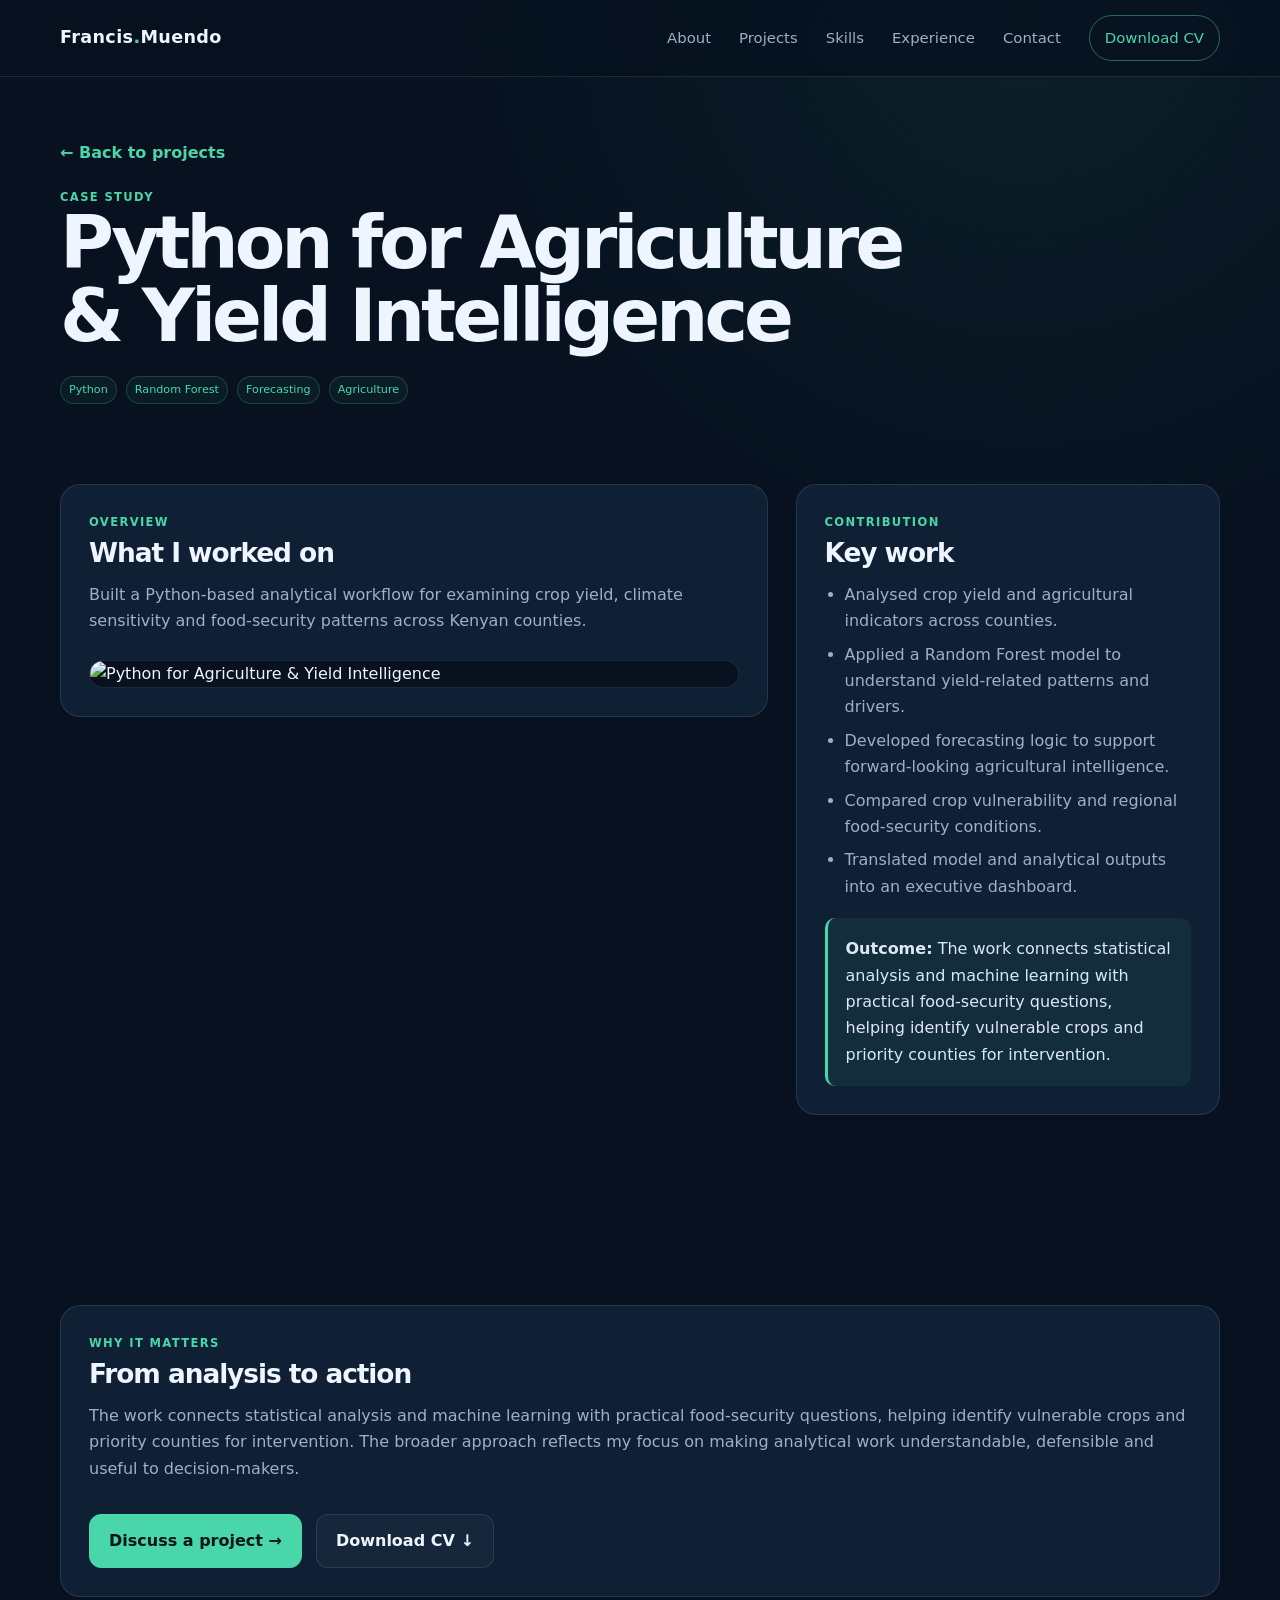
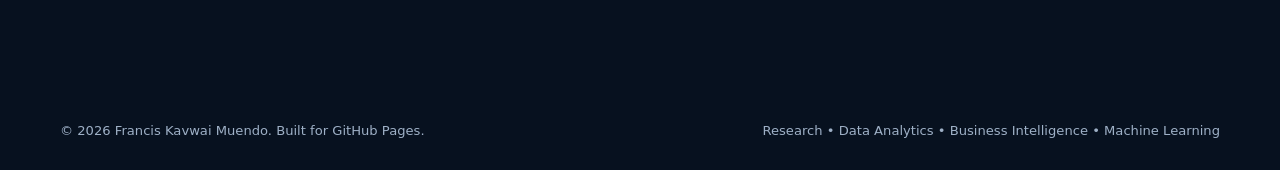
==== agriculture-yield-intelligence.html @ c0202bcc "Add files via upload" ====
<!DOCTYPE html>
<html lang="en">
<head>
<meta charset="UTF-8"><meta name="viewport" content="width=device-width, initial-scale=1.0">
<meta name="description" content="A Kenya-focused crop and food-security analytics solution combining yield analysis, Random Forest modelling and forecasting.">
<title>Python for Agriculture & Yield Intelligence | Francis Muendo</title>
<link rel="stylesheet" href="../style.css">
</head>
<body>

<nav class="nav">
  <div class="container nav-inner">
    <a class="logo" href="../index.html">Francis<span>.</span>Muendo</a>
    <button class="menu-btn" aria-label="Open navigation" aria-expanded="false">☰</button>
    <div class="nav-links">
      <a href="../index.html#about">About</a>
      <a href="../index.html#projects">Projects</a>
      <a href="../index.html#skills">Skills</a>
      <a href="../index.html#experience">Experience</a>
      <a href="../index.html#contact">Contact</a>
      <a class="nav-cta" href="../Francis-Muendo-CV.pdf">Download CV</a>
    </div>
  </div>
</nav>

<main>
<section class="project-hero">
 <div class="container">
  <a class="back" href="../index.html#projects">← Back to projects</a>
  <div class="kicker">Case study</div>
  <h1>Python for Agriculture & Yield Intelligence</h1>
  <div class="project-meta"><span class="tag">Python</span><span class="tag">Random Forest</span><span class="tag">Forecasting</span><span class="tag">Agriculture</span></div>
 </div>
</section>
<section style="padding-top:15px">
 <div class="container detail-grid">
  <article class="detail-card reveal">
   <div class="kicker">Overview</div><h2>What I worked on</h2>
   <p>Built a Python-based analytical workflow for examining crop yield, climate sensitivity and food-security patterns across Kenyan counties.</p>
   <div class="case-image"><img src="../assets/images/agri.png" alt="Python for Agriculture & Yield Intelligence"></div>
  </article>
  <aside class="detail-card reveal">
   <div class="kicker">Contribution</div><h2>Key work</h2>
   <ul><li>Analysed crop yield and agricultural indicators across counties.</li><li>Applied a Random Forest model to understand yield-related patterns and drivers.</li><li>Developed forecasting logic to support forward-looking agricultural intelligence.</li><li>Compared crop vulnerability and regional food-security conditions.</li><li>Translated model and analytical outputs into an executive dashboard.</li></ul>
   <div class="callout"><strong>Outcome:</strong> The work connects statistical analysis and machine learning with practical food-security questions, helping identify vulnerable crops and priority counties for intervention.</div>
  </aside>
 </div>
</section>
<section>
 <div class="container">
  <div class="detail-card reveal">
   <div class="kicker">Why it matters</div>
   <h2>From analysis to action</h2>
   <p>The work connects statistical analysis and machine learning with practical food-security questions, helping identify vulnerable crops and priority counties for intervention. The broader approach reflects my focus on making analytical work understandable, defensible and useful to decision-makers.</p>
   <div class="actions"><a class="btn btn-primary" href="../index.html#contact">Discuss a project →</a><a class="btn btn-secondary" href="../Francis-Muendo-CV.pdf" download>Download CV ↓</a></div>
  </div>
 </div>
</section>
</main>

<footer>
  <div class="container footer-inner">
    <p>© <span data-year></span> Francis Kavwai Muendo. Built for GitHub Pages.</p>
    <p>Research • Data Analytics • Business Intelligence • Machine Learning</p>
  </div>
</footer>

<script src="../script.js"></script>
</body>
</html>
---- style.css ----
:root{
  --bg:#07111f;
  --bg-2:#0b1728;
  --surface:#0f2035;
  --surface-2:#132942;
  --text:#eef5ff;
  --muted:#9eb0c6;
  --line:rgba(255,255,255,.10);
  --accent:#49d6a8;
  --accent-2:#62a8ff;
  --gold:#f6c85f;
  --danger:#ff7b7b;
  --shadow:0 20px 60px rgba(0,0,0,.28);
  --radius:20px;
  --max:1160px;
}
*{box-sizing:border-box;margin:0;padding:0}
html{scroll-behavior:smooth}
body{
  font-family:Inter,ui-sans-serif,system-ui,-apple-system,BlinkMacSystemFont,"Segoe UI",sans-serif;
  background:radial-gradient(circle at 80% 0%,rgba(73,214,168,.08),transparent 28%),var(--bg);
  color:var(--text);line-height:1.65;
}
a{color:inherit;text-decoration:none}
img{max-width:100%;display:block}
.container{width:min(var(--max),92%);margin:auto}
.nav{
  position:fixed;top:0;left:0;right:0;z-index:100;
  background:rgba(7,17,31,.78);backdrop-filter:blur(16px);
  border-bottom:1px solid var(--line);
}
.nav-inner{height:76px;display:flex;align-items:center;justify-content:space-between}
.logo{font-weight:800;letter-spacing:.02em;font-size:1.1rem}
.logo span{color:var(--accent)}
.nav-links{display:flex;gap:28px;align-items:center}
.nav-links a{color:var(--muted);font-size:.93rem;transition:.25s}
.nav-links a:hover,.nav-links a.active{color:var(--text)}
.nav-cta{padding:10px 15px;border:1px solid rgba(73,214,168,.45);border-radius:999px;color:var(--accent)!important}
.menu-btn{display:none;background:none;border:0;color:var(--text);font-size:1.6rem}
.hero{padding:150px 0 95px;min-height:92vh;display:flex;align-items:center}
.hero-grid{display:grid;grid-template-columns:1.25fr .75fr;gap:70px;align-items:center}
.eyebrow{display:inline-flex;gap:9px;align-items:center;color:var(--accent);font-weight:700;text-transform:uppercase;letter-spacing:.13em;font-size:.76rem;margin-bottom:18px}
.dot{width:8px;height:8px;background:var(--accent);border-radius:50%;box-shadow:0 0 0 6px rgba(73,214,168,.1)}
h1{font-size:clamp(3rem,7vw,5.7rem);line-height:.98;letter-spacing:-.055em;margin-bottom:24px}
h1 .accent{color:var(--accent)}
.hero-copy{font-size:1.12rem;color:var(--muted);max-width:690px}
.actions{display:flex;gap:14px;flex-wrap:wrap;margin-top:32px}
.btn{display:inline-flex;align-items:center;justify-content:center;gap:9px;padding:13px 19px;border-radius:12px;font-weight:750;border:1px solid var(--line);transition:.25s;cursor:pointer}
.btn:hover{transform:translateY(-2px)}
.btn-primary{background:var(--accent);color:#06151a;border-color:var(--accent)}
.btn-secondary{background:rgba(255,255,255,.03)}
.hero-card{
  background:linear-gradient(145deg,rgba(73,214,168,.14),rgba(98,168,255,.06));
  border:1px solid rgba(73,214,168,.22);border-radius:28px;padding:26px;box-shadow:var(--shadow);
  animation:float 6s ease-in-out infinite;
}

.profile-photo{overflow:hidden}
.profile-photo img{width:100%;height:100%;object-fit:cover;object-position:center 18%;position:relative;z-index:2}
.profile-orbit{height:330px;border-radius:22px;background:radial-gradient(circle,rgba(73,214,168,.20),transparent 38%),linear-gradient(145deg,#0f2941,#091525);display:grid;place-items:center;position:relative;overflow:hidden}
.profile-orbit:before,.profile-orbit:after{content:"";position:absolute;border:1px solid rgba(73,214,168,.2);border-radius:50%}
.profile-orbit:before{width:270px;height:270px}
.profile-orbit:after{width:190px;height:190px}
.initials{width:105px;height:105px;border-radius:50%;display:grid;place-items:center;background:var(--accent);color:#07111f;font-size:2rem;font-weight:900;z-index:2}
.metric-strip{display:grid;grid-template-columns:repeat(3,1fr);gap:10px;margin-top:14px}
.metric{background:rgba(255,255,255,.04);border:1px solid var(--line);border-radius:13px;padding:12px;text-align:center}
.metric strong{display:block;font-size:1.15rem}.metric span{color:var(--muted);font-size:.72rem}
section{padding:95px 0}
.section-head{display:flex;justify-content:space-between;gap:30px;align-items:end;margin-bottom:36px}
.kicker{color:var(--accent);font-weight:800;text-transform:uppercase;letter-spacing:.12em;font-size:.72rem}
h2{font-size:clamp(2rem,4vw,3.1rem);line-height:1.05;letter-spacing:-.04em;margin-top:7px}
.section-head p{color:var(--muted);max-width:520px}
.project-grid{display:grid;grid-template-columns:repeat(2,1fr);gap:22px}
.project-card{background:var(--surface);border:1px solid var(--line);border-radius:var(--radius);overflow:hidden;transition:.3s}
.project-card:hover{transform:translateY(-6px);border-color:rgba(73,214,168,.35);box-shadow:var(--shadow)}
.project-image{height:245px;background:#0b1728;overflow:hidden}
.project-image img{width:100%;height:100%;object-fit:cover;object-position:center;display:block;transition:.45s}
.project-card:hover .project-image img{transform:scale(1.035)}
.project-body{padding:22px}
.tags{display:flex;gap:7px;flex-wrap:wrap;margin-bottom:13px}
.tag{font-size:.7rem;color:var(--accent);border:1px solid rgba(73,214,168,.22);background:rgba(73,214,168,.06);padding:4px 8px;border-radius:999px}
.project-body h3{font-size:1.25rem;margin-bottom:8px}
.project-body p{color:var(--muted);font-size:.93rem}
.card-link{display:inline-flex;margin-top:17px;color:var(--accent);font-weight:750;font-size:.9rem}
.skills{display:grid;grid-template-columns:repeat(3,1fr);gap:18px}
.skill-card{padding:24px;background:var(--surface);border:1px solid var(--line);border-radius:var(--radius)}
.skill-icon{font-size:1.5rem;margin-bottom:14px}.skill-card h3{margin-bottom:8px}.skill-card p{color:var(--muted);font-size:.9rem}
.skill-list{display:flex;flex-wrap:wrap;gap:8px;margin-top:16px}.skill-list span{background:rgba(255,255,255,.045);border:1px solid var(--line);padding:6px 9px;border-radius:8px;font-size:.76rem;color:#d8e4f2}
.timeline{position:relative;max-width:900px;margin:auto}.timeline:before{content:"";position:absolute;left:12px;top:0;bottom:0;width:1px;background:var(--line)}
.timeline-item{position:relative;padding-left:50px;margin-bottom:36px}.timeline-dot{position:absolute;left:6px;top:8px;width:13px;height:13px;border-radius:50%;background:var(--accent);box-shadow:0 0 0 6px rgba(73,214,168,.09)}
.timeline-item .date{color:var(--accent);font-size:.78rem;font-weight:800}.timeline-item h3{margin:5px 0}.timeline-item h4{color:#cad7e8;font-size:.92rem;font-weight:600}.timeline-item p{color:var(--muted);margin-top:8px}
.about-grid{display:grid;grid-template-columns:.8fr 1.2fr;gap:35px;align-items:start}.about-panel{background:var(--surface);border:1px solid var(--line);border-radius:var(--radius);padding:28px}.about-panel p{color:var(--muted);margin-top:13px}.stats{display:grid;grid-template-columns:repeat(2,1fr);gap:12px;margin-top:22px}.stat{padding:18px;background:rgba(255,255,255,.035);border-radius:13px}.stat strong{font-size:1.55rem}.stat span{display:block;color:var(--muted);font-size:.78rem}
.contact{background:linear-gradient(145deg,rgba(73,214,168,.10),rgba(98,168,255,.06));border-top:1px solid var(--line);border-bottom:1px solid var(--line)}
.contact-grid{display:grid;grid-template-columns:1fr 1fr;gap:28px}.contact-card{padding:30px;background:rgba(7,17,31,.42);border:1px solid var(--line);border-radius:var(--radius)}
.contact-row{display:flex;gap:14px;padding:15px 0;border-bottom:1px solid var(--line)}.contact-row:last-child{border:0}.contact-row strong{min-width:75px}.contact-row span,.contact-row a{color:var(--muted)}
footer{padding:28px 0;color:var(--muted);font-size:.82rem}.footer-inner{display:flex;justify-content:space-between;gap:20px}
.project-hero{padding:140px 0 65px}.project-hero h1{font-size:clamp(2.6rem,6vw,4.6rem);max-width:850px}.project-meta{display:flex;gap:9px;flex-wrap:wrap;margin-top:22px}
.detail-grid{display:grid;grid-template-columns:1.25fr .75fr;gap:28px;align-items:start}.detail-card{background:var(--surface);border:1px solid var(--line);border-radius:var(--radius);padding:28px}.detail-card h2{font-size:1.65rem;margin-bottom:15px}.detail-card p,.detail-card li{color:var(--muted)}.detail-card ul{padding-left:20px;margin-top:10px}.detail-card li{margin:7px 0}.case-image{border-radius:18px;border:1px solid var(--line);overflow:hidden;margin-top:25px;background:#07111f}.case-image img{width:100%;height:auto}
.callout{padding:18px;border-left:3px solid var(--accent);background:rgba(73,214,168,.07);border-radius:10px;margin-top:18px;color:#dce9f5}
.back{display:inline-flex;color:var(--accent);font-weight:700;margin-bottom:22px}
.reveal{opacity:0;transform:translateY(20px);transition:opacity .7s ease,transform .7s ease}.reveal.visible{opacity:1;transform:none}
@keyframes float{0%,100%{transform:translateY(0)}50%{transform:translateY(-7px)}}
@media(max-width:900px){
 .hero-grid,.about-grid,.detail-grid,.contact-grid{grid-template-columns:1fr}
 .hero{padding-top:125px}.hero-card{max-width:600px}
 .skills{grid-template-columns:repeat(2,1fr)}
 .nav-links{display:none;position:absolute;top:76px;left:0;right:0;background:var(--bg-2);padding:18px 4%;border-bottom:1px solid var(--line);flex-direction:column;align-items:flex-start}
 .nav-links.open{display:flex}.menu-btn{display:block}
}
@media(max-width:650px){
 section{padding:70px 0}.project-grid,.skills{grid-template-columns:1fr}
 h1{font-size:3.1rem}.hero{min-height:auto;padding-bottom:65px}.profile-orbit{height:270px}
 .metric-strip{grid-template-columns:1fr 1fr 1fr}.section-head{display:block}.section-head p{margin-top:14px}
 .footer-inner{display:block}.footer-inner p+ p{margin-top:8px}
 .project-image{height:210px}
}

.featured-project{border-color:rgba(73,214,168,.42);box-shadow:0 18px 50px rgba(0,0,0,.18)}
.featured-project .tag:first-child{border-color:rgba(73,214,168,.45);color:#72e4bf}
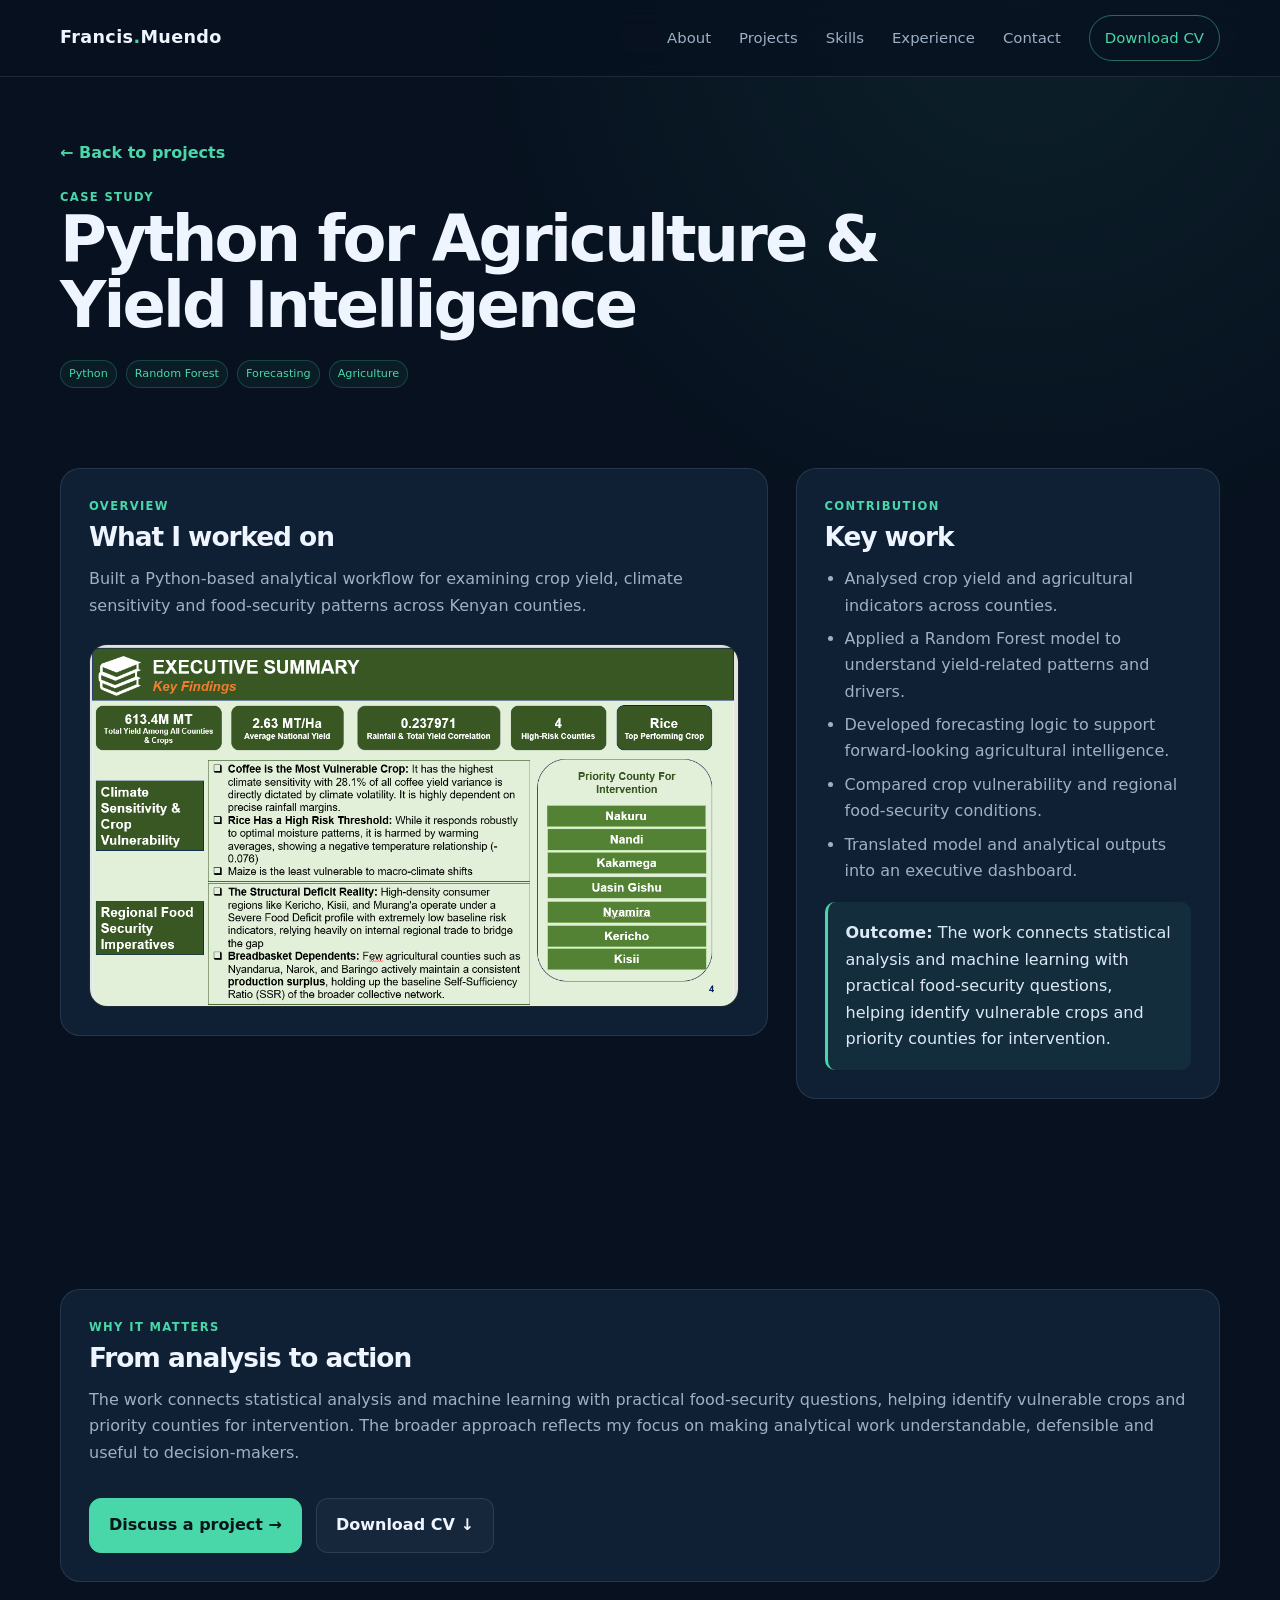
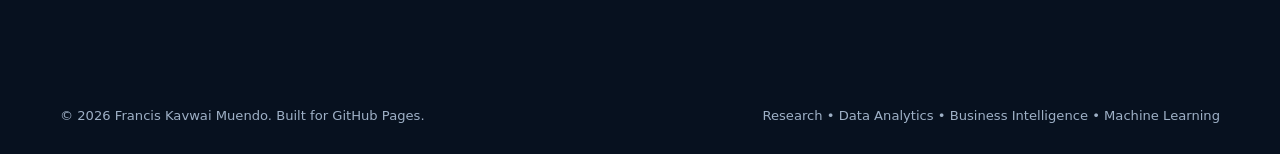
==== commit e226fa5a: "Add files via upload" ====
--- a/agriculture-yield-intelligence.html
+++ b/agriculture-yield-intelligence.html
@@ -4,21 +4,21 @@
 <meta charset="UTF-8"><meta name="viewport" content="width=device-width, initial-scale=1.0">
 <meta name="description" content="A Kenya-focused crop and food-security analytics solution combining yield analysis, Random Forest modelling and forecasting.">
 <title>Python for Agriculture & Yield Intelligence | Francis Muendo</title>
-<link rel="stylesheet" href="../style.css">
+<link rel="stylesheet" href="style.css">
 </head>
 <body>
 
 <nav class="nav">
   <div class="container nav-inner">
-    <a class="logo" href="../index.html">Francis<span>.</span>Muendo</a>
+    <a class="logo" href="index.html">Francis<span>.</span>Muendo</a>
     <button class="menu-btn" aria-label="Open navigation" aria-expanded="false">☰</button>
     <div class="nav-links">
-      <a href="../index.html#about">About</a>
-      <a href="../index.html#projects">Projects</a>
-      <a href="../index.html#skills">Skills</a>
-      <a href="../index.html#experience">Experience</a>
-      <a href="../index.html#contact">Contact</a>
-      <a class="nav-cta" href="../Francis-Muendo-CV.pdf">Download CV</a>
+      <a href="index.html#about">About</a>
+      <a href="index.html#projects">Projects</a>
+      <a href="index.html#skills">Skills</a>
+      <a href="index.html#experience">Experience</a>
+      <a href="index.html#contact">Contact</a>
+      <a class="nav-cta" href="Francis-Muendo-CV.pdf">Download CV</a>
     </div>
   </div>
 </nav>
@@ -26,7 +26,7 @@
 <main>
 <section class="project-hero">
  <div class="container">
-  <a class="back" href="../index.html#projects">← Back to projects</a>
+  <a class="back" href="index.html#projects">← Back to projects</a>
   <div class="kicker">Case study</div>
   <h1>Python for Agriculture & Yield Intelligence</h1>
   <div class="project-meta"><span class="tag">Python</span><span class="tag">Random Forest</span><span class="tag">Forecasting</span><span class="tag">Agriculture</span></div>
@@ -37,7 +37,7 @@
   <article class="detail-card reveal">
    <div class="kicker">Overview</div><h2>What I worked on</h2>
    <p>Built a Python-based analytical workflow for examining crop yield, climate sensitivity and food-security patterns across Kenyan counties.</p>
-   <div class="case-image"><img src="../assets/images/agri.png" alt="Python for Agriculture & Yield Intelligence"></div>
+   <div class="case-image"><img src="agri.png" alt="Python for Agriculture & Yield Intelligence"></div>
   </article>
   <aside class="detail-card reveal">
    <div class="kicker">Contribution</div><h2>Key work</h2>
@@ -52,7 +52,7 @@
    <div class="kicker">Why it matters</div>
    <h2>From analysis to action</h2>
    <p>The work connects statistical analysis and machine learning with practical food-security questions, helping identify vulnerable crops and priority counties for intervention. The broader approach reflects my focus on making analytical work understandable, defensible and useful to decision-makers.</p>
-   <div class="actions"><a class="btn btn-primary" href="../index.html#contact">Discuss a project →</a><a class="btn btn-secondary" href="../Francis-Muendo-CV.pdf" download>Download CV ↓</a></div>
+   <div class="actions"><a class="btn btn-primary" href="index.html#contact">Discuss a project →</a><a class="btn btn-secondary" href="Francis-Muendo-CV.pdf" download>Download CV ↓</a></div>
   </div>
  </div>
 </section>
@@ -65,6 +65,6 @@
   </div>
 </footer>
 
-<script src="../script.js"></script>
+<script src="script.js"></script>
 </body>
 </html>
--- a/style.css
+++ b/style.css
@@ -39,12 +39,12 @@
 .nav-cta{padding:10px 15px;border:1px solid rgba(73,214,168,.45);border-radius:999px;color:var(--accent)!important}
 .menu-btn{display:none;background:none;border:0;color:var(--text);font-size:1.6rem}
 .hero{padding:150px 0 95px;min-height:92vh;display:flex;align-items:center}
-.hero-grid{display:grid;grid-template-columns:1.25fr .75fr;gap:70px;align-items:center}
+.hero-grid{display:grid;grid-template-columns:1.18fr .82fr;gap:58px;align-items:center}
 .eyebrow{display:inline-flex;gap:9px;align-items:center;color:var(--accent);font-weight:700;text-transform:uppercase;letter-spacing:.13em;font-size:.76rem;margin-bottom:18px}
 .dot{width:8px;height:8px;background:var(--accent);border-radius:50%;box-shadow:0 0 0 6px rgba(73,214,168,.1)}
-h1{font-size:clamp(3rem,7vw,5.7rem);line-height:.98;letter-spacing:-.055em;margin-bottom:24px}
+h1{font-size:clamp(2.55rem,5vw,4.35rem);line-height:1.02;letter-spacing:-.045em;margin-bottom:22px;max-width:850px}
 h1 .accent{color:var(--accent)}
-.hero-copy{font-size:1.12rem;color:var(--muted);max-width:690px}
+.hero-copy{font-size:1.02rem;color:var(--muted);max-width:650px;line-height:1.7}
 .actions{display:flex;gap:14px;flex-wrap:wrap;margin-top:32px}
 .btn{display:inline-flex;align-items:center;justify-content:center;gap:9px;padding:13px 19px;border-radius:12px;font-weight:750;border:1px solid var(--line);transition:.25s;cursor:pointer}
 .btn:hover{transform:translateY(-2px)}
@@ -95,7 +95,7 @@
 .contact-grid{display:grid;grid-template-columns:1fr 1fr;gap:28px}.contact-card{padding:30px;background:rgba(7,17,31,.42);border:1px solid var(--line);border-radius:var(--radius)}
 .contact-row{display:flex;gap:14px;padding:15px 0;border-bottom:1px solid var(--line)}.contact-row:last-child{border:0}.contact-row strong{min-width:75px}.contact-row span,.contact-row a{color:var(--muted)}
 footer{padding:28px 0;color:var(--muted);font-size:.82rem}.footer-inner{display:flex;justify-content:space-between;gap:20px}
-.project-hero{padding:140px 0 65px}.project-hero h1{font-size:clamp(2.6rem,6vw,4.6rem);max-width:850px}.project-meta{display:flex;gap:9px;flex-wrap:wrap;margin-top:22px}
+.project-hero{padding:140px 0 65px}.project-hero h1{font-size:clamp(2.35rem,5vw,4.1rem);max-width:850px}.project-meta{display:flex;gap:9px;flex-wrap:wrap;margin-top:22px}
 .detail-grid{display:grid;grid-template-columns:1.25fr .75fr;gap:28px;align-items:start}.detail-card{background:var(--surface);border:1px solid var(--line);border-radius:var(--radius);padding:28px}.detail-card h2{font-size:1.65rem;margin-bottom:15px}.detail-card p,.detail-card li{color:var(--muted)}.detail-card ul{padding-left:20px;margin-top:10px}.detail-card li{margin:7px 0}.case-image{border-radius:18px;border:1px solid var(--line);overflow:hidden;margin-top:25px;background:#07111f}.case-image img{width:100%;height:auto}
 .callout{padding:18px;border-left:3px solid var(--accent);background:rgba(73,214,168,.07);border-radius:10px;margin-top:18px;color:#dce9f5}
 .back{display:inline-flex;color:var(--accent);font-weight:700;margin-bottom:22px}
@@ -110,7 +110,7 @@
 }
 @media(max-width:650px){
  section{padding:70px 0}.project-grid,.skills{grid-template-columns:1fr}
- h1{font-size:3.1rem}.hero{min-height:auto;padding-bottom:65px}.profile-orbit{height:270px}
+ h1{font-size:2.65rem;line-height:1.05}.hero{min-height:auto;padding-bottom:65px}.profile-orbit{height:270px}
  .metric-strip{grid-template-columns:1fr 1fr 1fr}.section-head{display:block}.section-head p{margin-top:14px}
  .footer-inner{display:block}.footer-inner p+ p{margin-top:8px}
  .project-image{height:210px}
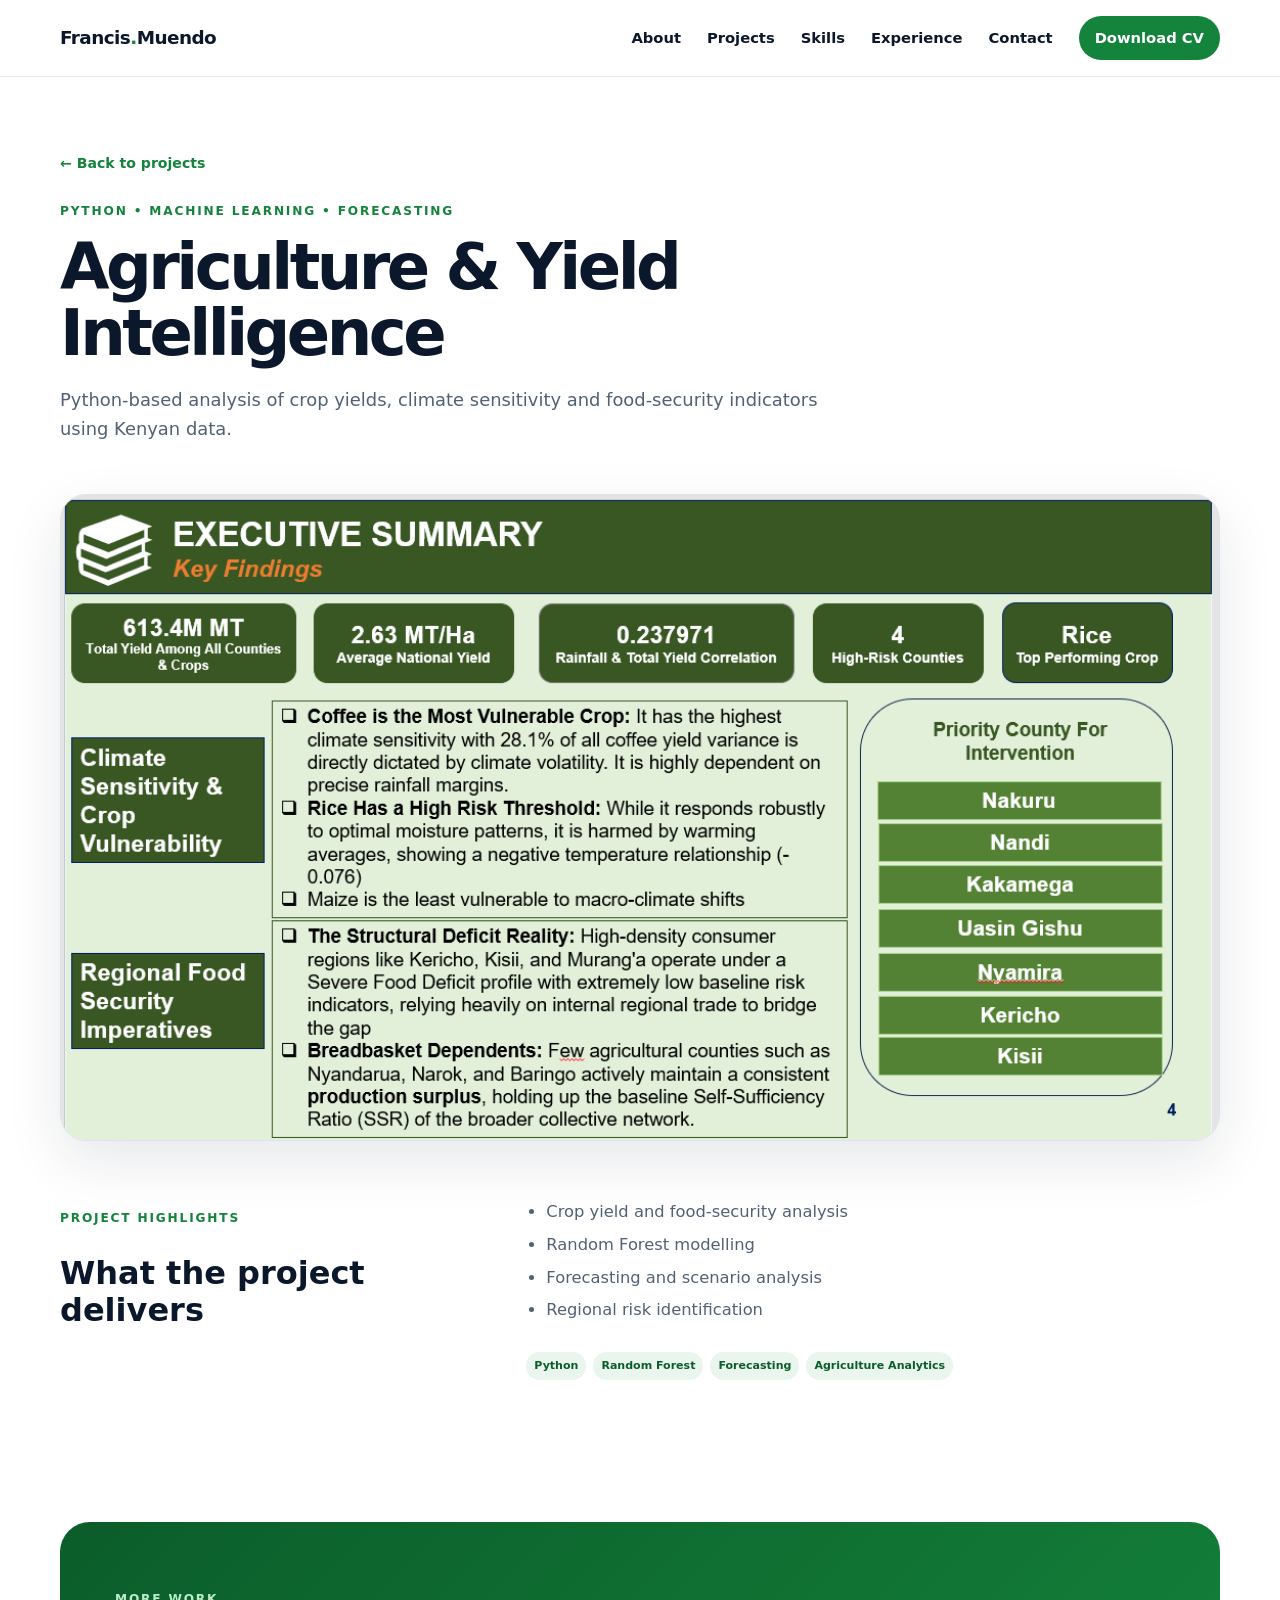
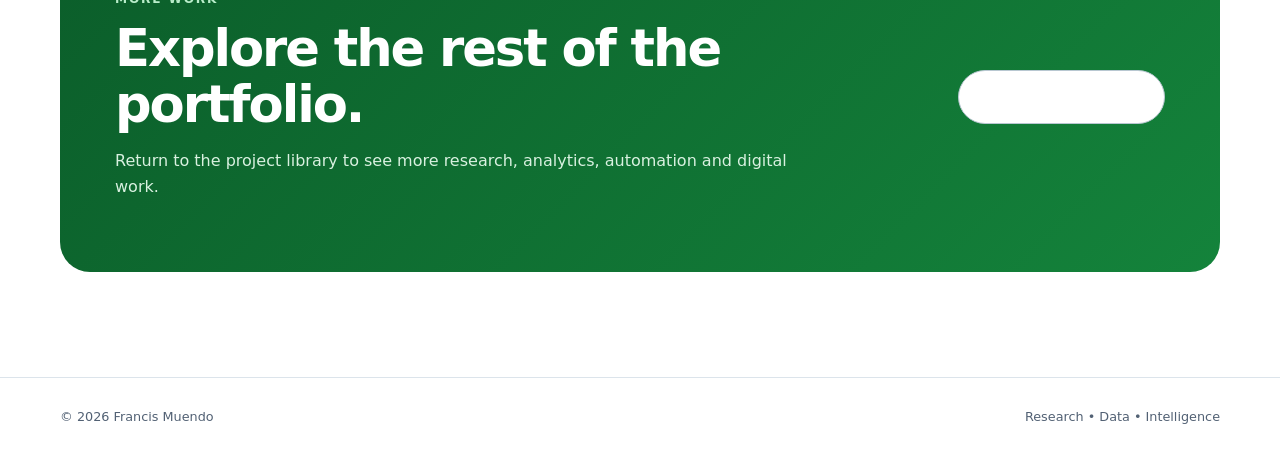
==== commit 0227d6c1: "Add files via upload" ====
--- a/agriculture-yield-intelligence.html
+++ b/agriculture-yield-intelligence.html
@@ -1,70 +1,43 @@
 <!DOCTYPE html>
 <html lang="en">
 <head>
-<meta charset="UTF-8"><meta name="viewport" content="width=device-width, initial-scale=1.0">
-<meta name="description" content="A Kenya-focused crop and food-security analytics solution combining yield analysis, Random Forest modelling and forecasting.">
-<title>Python for Agriculture & Yield Intelligence | Francis Muendo</title>
+<meta charset="UTF-8">
+<meta name="viewport" content="width=device-width, initial-scale=1.0">
+<meta name="description" content="Agriculture & Yield Intelligence — Francis Muendo portfolio case study.">
+<title>Agriculture & Yield Intelligence | Francis Muendo</title>
 <link rel="stylesheet" href="style.css">
 </head>
-<body>
-
-<nav class="nav">
-  <div class="container nav-inner">
-    <a class="logo" href="index.html">Francis<span>.</span>Muendo</a>
-    <button class="menu-btn" aria-label="Open navigation" aria-expanded="false">☰</button>
-    <div class="nav-links">
-      <a href="index.html#about">About</a>
-      <a href="index.html#projects">Projects</a>
-      <a href="index.html#skills">Skills</a>
-      <a href="index.html#experience">Experience</a>
-      <a href="index.html#contact">Contact</a>
-      <a class="nav-cta" href="Francis-Muendo-CV.pdf">Download CV</a>
-    </div>
-  </div>
-</nav>
-
+<body class="case-page">
+<header class="site-header"><nav class="nav container" aria-label="Main navigation">
+<a class="brand" href="index.html">Francis<span>.</span>Muendo</a>
+<div class="nav-links" style="display:flex"><a href="index.html#about">About</a><a href="index.html#projects">Projects</a><a href="index.html#skills">Skills</a><a href="index.html#experience">Experience</a><a href="index.html#contact">Contact</a><a class="nav-cv" href="Francis-Muendo-CV.pdf" download>Download CV</a></div>
+</nav></header>
 <main>
-<section class="project-hero">
- <div class="container">
-  <a class="back" href="index.html#projects">← Back to projects</a>
-  <div class="kicker">Case study</div>
-  <h1>Python for Agriculture & Yield Intelligence</h1>
-  <div class="project-meta"><span class="tag">Python</span><span class="tag">Random Forest</span><span class="tag">Forecasting</span><span class="tag">Agriculture</span></div>
- </div>
+<section class="section" style="padding-top:150px">
+<div class="container">
+<a href="index.html#projects" class="project-link">← Back to projects</a>
+<div class="section-heading" style="margin-top:25px">
+<p class="section-kicker">Python • Machine Learning • Forecasting</p>
+<h1 style="font-size:clamp(2.4rem,5vw,4rem);max-width:850px;margin:10px 0 18px">Agriculture & Yield Intelligence</h1>
+<p style="font-size:1.12rem;color:var(--muted);max-width:760px">Python-based analysis of crop yields, climate sensitivity and food-security indicators using Kenyan data.</p>
+</div>
+<div style="border-radius:26px;overflow:hidden;border:1px solid var(--line);box-shadow:var(--shadow);background:#eef3f0">
+<img src="agri.png" alt="Agriculture & Yield Intelligence" style="width:100%;max-height:650px;object-fit:cover">
+</div>
+<div class="about-grid" style="margin-top:55px">
+<div><p class="section-kicker">PROJECT HIGHLIGHTS</p><h2 style="font-size:2rem;line-height:1.15">What the project delivers</h2></div>
+<div><ul style="margin:0;padding-left:20px;color:var(--muted);font-size:1.02rem;line-height:2"><li>Crop yield and food-security analysis</li><li>Random Forest modelling</li><li>Forecasting and scenario analysis</li><li>Regional risk identification</li></ul><div class="tags" style="margin-top:25px"><span>Python</span><span>Random Forest</span><span>Forecasting</span><span>Agriculture Analytics</span></div></div>
+</div>
+</div>
 </section>
-<section style="padding-top:15px">
- <div class="container detail-grid">
-  <article class="detail-card reveal">
-   <div class="kicker">Overview</div><h2>What I worked on</h2>
-   <p>Built a Python-based analytical workflow for examining crop yield, climate sensitivity and food-security patterns across Kenyan counties.</p>
-   <div class="case-image"><img src="agri.png" alt="Python for Agriculture & Yield Intelligence"></div>
-  </article>
-  <aside class="detail-card reveal">
-   <div class="kicker">Contribution</div><h2>Key work</h2>
-   <ul><li>Analysed crop yield and agricultural indicators across counties.</li><li>Applied a Random Forest model to understand yield-related patterns and drivers.</li><li>Developed forecasting logic to support forward-looking agricultural intelligence.</li><li>Compared crop vulnerability and regional food-security conditions.</li><li>Translated model and analytical outputs into an executive dashboard.</li></ul>
-   <div class="callout"><strong>Outcome:</strong> The work connects statistical analysis and machine learning with practical food-security questions, helping identify vulnerable crops and priority counties for intervention.</div>
-  </aside>
- </div>
-</section>
-<section>
- <div class="container">
-  <div class="detail-card reveal">
-   <div class="kicker">Why it matters</div>
-   <h2>From analysis to action</h2>
-   <p>The work connects statistical analysis and machine learning with practical food-security questions, helping identify vulnerable crops and priority counties for intervention. The broader approach reflects my focus on making analytical work understandable, defensible and useful to decision-makers.</p>
-   <div class="actions"><a class="btn btn-primary" href="index.html#contact">Discuss a project →</a><a class="btn btn-secondary" href="Francis-Muendo-CV.pdf" download>Download CV ↓</a></div>
-  </div>
- </div>
+<section class="section" style="padding-top:20px">
+<div class="container contact-card">
+<div><p class="section-kicker">MORE WORK</p><h2>Explore the rest of the portfolio.</h2><p>Return to the project library to see more research, analytics, automation and digital work.</p></div>
+<div><a class="btn btn-outline" href="index.html#projects">Back to projects →</a></div>
+</div>
 </section>
 </main>
-
-<footer>
-  <div class="container footer-inner">
-    <p>© <span data-year></span> Francis Kavwai Muendo. Built for GitHub Pages.</p>
-    <p>Research • Data Analytics • Business Intelligence • Machine Learning</p>
-  </div>
-</footer>
-
-<script src="script.js"></script>
+<footer class="footer"><div class="container"><span>© <span id="year"></span> Francis Muendo</span><span>Research • Data • Intelligence</span></div></footer>
+<script>document.getElementById("year").textContent=new Date().getFullYear();</script>
 </body>
-</html>
+</html>
--- a/style.css
+++ b/style.css
@@ -1,120 +1,56 @@
-
 :root{
-  --bg:#07111f;
-  --bg-2:#0b1728;
-  --surface:#0f2035;
-  --surface-2:#132942;
-  --text:#eef5ff;
-  --muted:#9eb0c6;
-  --line:rgba(255,255,255,.10);
-  --accent:#49d6a8;
-  --accent-2:#62a8ff;
-  --gold:#f6c85f;
-  --danger:#ff7b7b;
-  --shadow:0 20px 60px rgba(0,0,0,.28);
-  --radius:20px;
-  --max:1160px;
+  --ink:#0b172a;
+  --muted:#526174;
+  --line:#dce4eb;
+  --soft:#f5f8f6;
+  --green:#14833b;
+  --green-dark:#0b5d2a;
+  --green-soft:#e9f5ed;
+  --white:#fff;
+  --shadow:0 20px 55px rgba(10,30,50,.10);
+  --radius:22px;
 }
-*{box-sizing:border-box;margin:0;padding:0}
+*{box-sizing:border-box}
 html{scroll-behavior:smooth}
-body{
-  font-family:Inter,ui-sans-serif,system-ui,-apple-system,BlinkMacSystemFont,"Segoe UI",sans-serif;
-  background:radial-gradient(circle at 80% 0%,rgba(73,214,168,.08),transparent 28%),var(--bg);
-  color:var(--text);line-height:1.65;
+body{margin:0;font-family:Inter,ui-sans-serif,system-ui,-apple-system,BlinkMacSystemFont,"Segoe UI",sans-serif;color:var(--ink);background:#fff;line-height:1.65}
+img{max-width:100%;display:block}
+a{color:inherit;text-decoration:none}
+.container{width:min(1160px,calc(100% - 40px));margin:auto}
+.site-header{position:fixed;top:0;left:0;right:0;z-index:100;background:rgba(255,255,255,.92);backdrop-filter:blur(14px);border-bottom:1px solid rgba(220,228,235,.75)}
+.nav{height:76px;display:flex;align-items:center;justify-content:space-between}
+.brand{font-weight:800;font-size:1.15rem;letter-spacing:-.03em}.brand span{color:var(--green)}
+.nav-links{display:flex;align-items:center;gap:26px;font-size:.92rem;font-weight:650}
+.nav-links a{transition:.2s ease}.nav-links a:hover{color:var(--green)}
+.nav-cv{background:var(--green);color:#fff!important;padding:10px 16px;border-radius:999px}
+.menu-toggle{display:none;border:0;background:transparent;font-size:1.7rem}
+.hero{min-height:760px;padding:140px 0 90px;position:relative;overflow:hidden;background:linear-gradient(135deg,#f8fbf9 0%,#eef7f1 55%,#fff 100%)}
+.hero:before{content:"";position:absolute;width:620px;height:620px;border-radius:50%;background:rgba(20,131,59,.08);right:-170px;top:40px;filter:blur(2px)}
+.hero-bg{position:absolute;inset:0;background:radial-gradient(circle at 75% 35%,rgba(20,131,59,.10),transparent 32%),linear-gradient(90deg,transparent,rgba(255,255,255,.3))}
+.hero-content{position:relative;display:grid;grid-template-columns:minmax(0,1.25fr) minmax(300px,.75fr);gap:70px;align-items:center}
+.eyebrow,.section-kicker{font-size:.76rem;letter-spacing:.15em;text-transform:uppercase;font-weight:800;color:var(--green)}
+.eyebrow{display:flex;gap:10px;align-items:center;margin-bottom:22px}.eyebrow span{width:8px;height:8px;border-radius:50%;background:var(--green)}
+h1{font-size:clamp(2.55rem,5.4vw,4.45rem);line-height:1.04;letter-spacing:-.055em;max-width:920px;margin:0 0 24px;font-weight:800}
+h1 em{font-style:normal;color:var(--green)}
+.hero-lead{font-size:1.13rem;color:var(--muted);max-width:680px;margin:0 0 30px}
+.hero-actions{display:flex;gap:12px;flex-wrap:wrap}.btn{display:inline-flex;align-items:center;justify-content:center;gap:10px;padding:13px 20px;border-radius:999px;font-weight:750;border:1px solid transparent;transition:.22s ease}.btn:hover{transform:translateY(-2px)}
+.btn-primary{background:var(--green);color:#fff;box-shadow:0 10px 25px rgba(20,131,59,.18)}.btn-outline{border-color:#b8c7d1;background:#fff}.btn-outline:hover{border-color:var(--green);color:var(--green)}
+.hero-links{display:flex;gap:22px;margin-top:24px;font-size:.9rem;color:var(--muted);font-weight:700}.hero-links a:hover{color:var(--green)}
+.hero-visual{position:relative;min-height:430px}
+.portrait-frame{position:absolute;inset:15px 20px 20px 35px;border-radius:28px;overflow:hidden;background:#dfe7e2;box-shadow:var(--shadow);transform:rotate(1.2deg)}
+.portrait-frame img{width:100%;height:100%;object-fit:cover;object-position:center top}
+.portrait-caption{position:absolute;left:18px;right:18px;bottom:18px;background:rgba(7,20,31,.78);color:#fff;padding:13px 15px;border-radius:16px;display:flex;flex-direction:column}.portrait-caption span{font-size:.82rem;color:#cdd8df}
+.floating-stat{position:absolute;background:#fff;border:1px solid var(--line);box-shadow:var(--shadow);border-radius:18px;padding:14px 17px;display:flex;flex-direction:column}.floating-stat strong{font-size:1.4rem;color:var(--green)}.floating-stat span{font-size:.72rem;color:var(--muted);font-weight:700}.stat-one{left:0;bottom:45px}.stat-two{right:-10px;top:55px}
+.section{padding:105px 0}.section-heading{max-width:760px;margin-bottom:50px}.section-heading h2{font-size:clamp(2rem,4vw,3.25rem);line-height:1.1;letter-spacing:-.045em;margin:10px 0 15px}.section-heading h2 span{color:var(--green)}.section-heading>p:last-child{color:var(--muted)}
+.about{background:#fff}.about-grid{display:grid;grid-template-columns:.8fr 1.4fr;gap:70px}.about-intro .lead{font-size:1.35rem;line-height:1.45;margin:0}.about-text{color:#3d4c5b}.about-text p{margin-top:0;margin-bottom:22px}.about-text strong{color:var(--ink)}
+.projects{background:var(--soft)}.project-grid{display:grid;grid-template-columns:repeat(3,1fr);gap:22px}.project-card{background:#fff;border:1px solid var(--line);border-radius:var(--radius);overflow:hidden;display:flex;flex-direction:column;transition:.25s ease}.project-card:hover{transform:translateY(-5px);box-shadow:var(--shadow)}.project-image{display:block;aspect-ratio:16/9;overflow:hidden;background:#e9efeb}.project-image img{width:100%;height:100%;object-fit:cover;transition:.35s ease}.project-card:hover .project-image img{transform:scale(1.035)}.project-body{padding:23px;display:flex;flex-direction:column;flex:1}.project-number{font-size:.72rem;font-weight:850;color:var(--green);letter-spacing:.12em}.project-body h3{margin:7px 0 8px;font-size:1.18rem;letter-spacing:-.02em}.project-body p{margin:0 0 17px;color:var(--muted);font-size:.91rem}.tags{display:flex;gap:7px;flex-wrap:wrap;margin-top:auto;padding-bottom:17px}.tags span{font-size:.69rem;font-weight:800;color:var(--green-dark);background:var(--green-soft);padding:5px 8px;border-radius:999px}.project-link{font-weight:800;font-size:.88rem;color:var(--green)}
+.skills-grid{display:grid;grid-template-columns:repeat(2,1fr);gap:20px}.skill-group{padding:27px;border:1px solid var(--line);border-radius:var(--radius);background:#fff}.skill-group h3{margin:0 0 17px;font-size:1.05rem}.skill-list{display:flex;flex-wrap:wrap;gap:8px}.skill-list span{padding:8px 11px;background:#f3f6f7;border-radius:10px;font-size:.82rem;font-weight:700;color:#344454}
+.experience{background:#f8faf9}.timeline{max-width:900px;margin-left:10px;border-left:1px solid #c9d6cd;padding-left:34px}.timeline-item{position:relative;padding-bottom:42px}.timeline-item:last-child{padding-bottom:0}.timeline-dot{position:absolute;left:-41px;top:4px;width:13px;height:13px;background:var(--green);border:3px solid #dff0e5;border-radius:50%}.timeline-date{font-size:.72rem;letter-spacing:.12em;color:var(--green);font-weight:850}.timeline-item h3{margin:7px 0 0;font-size:1.25rem}.timeline-org{margin:2px 0 12px;font-weight:750;color:#445568}.timeline-item>p:last-child{color:var(--muted);max-width:780px;margin:0}
+.contact{padding-top:75px}.contact-card{background:linear-gradient(135deg,#0b5d2a,#14833b);color:#fff;border-radius:30px;padding:55px;display:grid;grid-template-columns:1fr auto;gap:25px;align-items:center}.contact-card .section-kicker{color:#b9edca}.contact-card h2{font-size:clamp(2rem,4vw,3.2rem);line-height:1.08;letter-spacing:-.04em;margin:10px 0}.contact-card p{color:#d9f1e0;max-width:680px}.contact-actions{display:flex;flex-direction:column;gap:10px}.contact-actions .btn-outline{background:transparent;color:#fff;border-color:rgba(255,255,255,.5)}.contact-actions .btn-outline:hover{border-color:#fff;color:#fff}.contact-meta{grid-column:1/-1;display:flex;gap:25px;flex-wrap:wrap;padding-top:20px;border-top:1px solid rgba(255,255,255,.2);font-size:.82rem;color:#d9f1e0}
+.footer{padding:28px 0;border-top:1px solid var(--line);font-size:.8rem;color:var(--muted)}.footer .container{display:flex;justify-content:space-between;gap:20px}
+.reveal{opacity:0;transform:translateY(18px);transition:opacity .65s ease,transform .65s ease}.reveal.visible{opacity:1;transform:none}
+@media(max-width:950px){.nav-links{gap:17px}.hero-content{grid-template-columns:1fr}.hero-visual{min-height:390px;max-width:520px;width:100%;margin:auto}.project-grid{grid-template-columns:repeat(2,1fr)}.about-grid{gap:35px}.contact-card{grid-template-columns:1fr}}
+@media(max-width:700px){
+  .container{width:min(100% - 28px,1160px)}.nav{height:68px}.menu-toggle{display:block}.nav-links{display:none;position:absolute;top:68px;left:0;right:0;background:#fff;padding:15px 18px 20px;border-bottom:1px solid var(--line);box-shadow:0 15px 25px rgba(10,30,50,.08);flex-direction:column;align-items:stretch}.nav-links.open{display:flex}.nav-links a{padding:9px 4px}.nav-cv{text-align:center}
+  .hero{padding:110px 0 70px;min-height:auto}.hero-content{gap:35px}.hero-lead{font-size:1rem}.hero-visual{min-height:360px}.portrait-frame{inset:10px 15px 15px 25px}.stat-two{right:0}.section{padding:75px 0}.section-heading{margin-bottom:34px}.about-grid,.skills-grid{grid-template-columns:1fr}.about-intro .lead{font-size:1.16rem}.project-grid{grid-template-columns:1fr}.project-body{padding:20px}.contact-card{padding:32px 24px;border-radius:24px}.contact-meta{gap:10px;flex-direction:column}.footer .container{flex-direction:column}
 }
-a{color:inherit;text-decoration:none}
-img{max-width:100%;display:block}
-.container{width:min(var(--max),92%);margin:auto}
-.nav{
-  position:fixed;top:0;left:0;right:0;z-index:100;
-  background:rgba(7,17,31,.78);backdrop-filter:blur(16px);
-  border-bottom:1px solid var(--line);
-}
-.nav-inner{height:76px;display:flex;align-items:center;justify-content:space-between}
-.logo{font-weight:800;letter-spacing:.02em;font-size:1.1rem}
-.logo span{color:var(--accent)}
-.nav-links{display:flex;gap:28px;align-items:center}
-.nav-links a{color:var(--muted);font-size:.93rem;transition:.25s}
-.nav-links a:hover,.nav-links a.active{color:var(--text)}
-.nav-cta{padding:10px 15px;border:1px solid rgba(73,214,168,.45);border-radius:999px;color:var(--accent)!important}
-.menu-btn{display:none;background:none;border:0;color:var(--text);font-size:1.6rem}
-.hero{padding:150px 0 95px;min-height:92vh;display:flex;align-items:center}
-.hero-grid{display:grid;grid-template-columns:1.18fr .82fr;gap:58px;align-items:center}
-.eyebrow{display:inline-flex;gap:9px;align-items:center;color:var(--accent);font-weight:700;text-transform:uppercase;letter-spacing:.13em;font-size:.76rem;margin-bottom:18px}
-.dot{width:8px;height:8px;background:var(--accent);border-radius:50%;box-shadow:0 0 0 6px rgba(73,214,168,.1)}
-h1{font-size:clamp(2.55rem,5vw,4.35rem);line-height:1.02;letter-spacing:-.045em;margin-bottom:22px;max-width:850px}
-h1 .accent{color:var(--accent)}
-.hero-copy{font-size:1.02rem;color:var(--muted);max-width:650px;line-height:1.7}
-.actions{display:flex;gap:14px;flex-wrap:wrap;margin-top:32px}
-.btn{display:inline-flex;align-items:center;justify-content:center;gap:9px;padding:13px 19px;border-radius:12px;font-weight:750;border:1px solid var(--line);transition:.25s;cursor:pointer}
-.btn:hover{transform:translateY(-2px)}
-.btn-primary{background:var(--accent);color:#06151a;border-color:var(--accent)}
-.btn-secondary{background:rgba(255,255,255,.03)}
-.hero-card{
-  background:linear-gradient(145deg,rgba(73,214,168,.14),rgba(98,168,255,.06));
-  border:1px solid rgba(73,214,168,.22);border-radius:28px;padding:26px;box-shadow:var(--shadow);
-  animation:float 6s ease-in-out infinite;
-}
-
-.profile-photo{overflow:hidden}
-.profile-photo img{width:100%;height:100%;object-fit:cover;object-position:center 18%;position:relative;z-index:2}
-.profile-orbit{height:330px;border-radius:22px;background:radial-gradient(circle,rgba(73,214,168,.20),transparent 38%),linear-gradient(145deg,#0f2941,#091525);display:grid;place-items:center;position:relative;overflow:hidden}
-.profile-orbit:before,.profile-orbit:after{content:"";position:absolute;border:1px solid rgba(73,214,168,.2);border-radius:50%}
-.profile-orbit:before{width:270px;height:270px}
-.profile-orbit:after{width:190px;height:190px}
-.initials{width:105px;height:105px;border-radius:50%;display:grid;place-items:center;background:var(--accent);color:#07111f;font-size:2rem;font-weight:900;z-index:2}
-.metric-strip{display:grid;grid-template-columns:repeat(3,1fr);gap:10px;margin-top:14px}
-.metric{background:rgba(255,255,255,.04);border:1px solid var(--line);border-radius:13px;padding:12px;text-align:center}
-.metric strong{display:block;font-size:1.15rem}.metric span{color:var(--muted);font-size:.72rem}
-section{padding:95px 0}
-.section-head{display:flex;justify-content:space-between;gap:30px;align-items:end;margin-bottom:36px}
-.kicker{color:var(--accent);font-weight:800;text-transform:uppercase;letter-spacing:.12em;font-size:.72rem}
-h2{font-size:clamp(2rem,4vw,3.1rem);line-height:1.05;letter-spacing:-.04em;margin-top:7px}
-.section-head p{color:var(--muted);max-width:520px}
-.project-grid{display:grid;grid-template-columns:repeat(2,1fr);gap:22px}
-.project-card{background:var(--surface);border:1px solid var(--line);border-radius:var(--radius);overflow:hidden;transition:.3s}
-.project-card:hover{transform:translateY(-6px);border-color:rgba(73,214,168,.35);box-shadow:var(--shadow)}
-.project-image{height:245px;background:#0b1728;overflow:hidden}
-.project-image img{width:100%;height:100%;object-fit:cover;object-position:center;display:block;transition:.45s}
-.project-card:hover .project-image img{transform:scale(1.035)}
-.project-body{padding:22px}
-.tags{display:flex;gap:7px;flex-wrap:wrap;margin-bottom:13px}
-.tag{font-size:.7rem;color:var(--accent);border:1px solid rgba(73,214,168,.22);background:rgba(73,214,168,.06);padding:4px 8px;border-radius:999px}
-.project-body h3{font-size:1.25rem;margin-bottom:8px}
-.project-body p{color:var(--muted);font-size:.93rem}
-.card-link{display:inline-flex;margin-top:17px;color:var(--accent);font-weight:750;font-size:.9rem}
-.skills{display:grid;grid-template-columns:repeat(3,1fr);gap:18px}
-.skill-card{padding:24px;background:var(--surface);border:1px solid var(--line);border-radius:var(--radius)}
-.skill-icon{font-size:1.5rem;margin-bottom:14px}.skill-card h3{margin-bottom:8px}.skill-card p{color:var(--muted);font-size:.9rem}
-.skill-list{display:flex;flex-wrap:wrap;gap:8px;margin-top:16px}.skill-list span{background:rgba(255,255,255,.045);border:1px solid var(--line);padding:6px 9px;border-radius:8px;font-size:.76rem;color:#d8e4f2}
-.timeline{position:relative;max-width:900px;margin:auto}.timeline:before{content:"";position:absolute;left:12px;top:0;bottom:0;width:1px;background:var(--line)}
-.timeline-item{position:relative;padding-left:50px;margin-bottom:36px}.timeline-dot{position:absolute;left:6px;top:8px;width:13px;height:13px;border-radius:50%;background:var(--accent);box-shadow:0 0 0 6px rgba(73,214,168,.09)}
-.timeline-item .date{color:var(--accent);font-size:.78rem;font-weight:800}.timeline-item h3{margin:5px 0}.timeline-item h4{color:#cad7e8;font-size:.92rem;font-weight:600}.timeline-item p{color:var(--muted);margin-top:8px}
-.about-grid{display:grid;grid-template-columns:.8fr 1.2fr;gap:35px;align-items:start}.about-panel{background:var(--surface);border:1px solid var(--line);border-radius:var(--radius);padding:28px}.about-panel p{color:var(--muted);margin-top:13px}.stats{display:grid;grid-template-columns:repeat(2,1fr);gap:12px;margin-top:22px}.stat{padding:18px;background:rgba(255,255,255,.035);border-radius:13px}.stat strong{font-size:1.55rem}.stat span{display:block;color:var(--muted);font-size:.78rem}
-.contact{background:linear-gradient(145deg,rgba(73,214,168,.10),rgba(98,168,255,.06));border-top:1px solid var(--line);border-bottom:1px solid var(--line)}
-.contact-grid{display:grid;grid-template-columns:1fr 1fr;gap:28px}.contact-card{padding:30px;background:rgba(7,17,31,.42);border:1px solid var(--line);border-radius:var(--radius)}
-.contact-row{display:flex;gap:14px;padding:15px 0;border-bottom:1px solid var(--line)}.contact-row:last-child{border:0}.contact-row strong{min-width:75px}.contact-row span,.contact-row a{color:var(--muted)}
-footer{padding:28px 0;color:var(--muted);font-size:.82rem}.footer-inner{display:flex;justify-content:space-between;gap:20px}
-.project-hero{padding:140px 0 65px}.project-hero h1{font-size:clamp(2.35rem,5vw,4.1rem);max-width:850px}.project-meta{display:flex;gap:9px;flex-wrap:wrap;margin-top:22px}
-.detail-grid{display:grid;grid-template-columns:1.25fr .75fr;gap:28px;align-items:start}.detail-card{background:var(--surface);border:1px solid var(--line);border-radius:var(--radius);padding:28px}.detail-card h2{font-size:1.65rem;margin-bottom:15px}.detail-card p,.detail-card li{color:var(--muted)}.detail-card ul{padding-left:20px;margin-top:10px}.detail-card li{margin:7px 0}.case-image{border-radius:18px;border:1px solid var(--line);overflow:hidden;margin-top:25px;background:#07111f}.case-image img{width:100%;height:auto}
-.callout{padding:18px;border-left:3px solid var(--accent);background:rgba(73,214,168,.07);border-radius:10px;margin-top:18px;color:#dce9f5}
-.back{display:inline-flex;color:var(--accent);font-weight:700;margin-bottom:22px}
-.reveal{opacity:0;transform:translateY(20px);transition:opacity .7s ease,transform .7s ease}.reveal.visible{opacity:1;transform:none}
-@keyframes float{0%,100%{transform:translateY(0)}50%{transform:translateY(-7px)}}
-@media(max-width:900px){
- .hero-grid,.about-grid,.detail-grid,.contact-grid{grid-template-columns:1fr}
- .hero{padding-top:125px}.hero-card{max-width:600px}
- .skills{grid-template-columns:repeat(2,1fr)}
- .nav-links{display:none;position:absolute;top:76px;left:0;right:0;background:var(--bg-2);padding:18px 4%;border-bottom:1px solid var(--line);flex-direction:column;align-items:flex-start}
- .nav-links.open{display:flex}.menu-btn{display:block}
-}
-@media(max-width:650px){
- section{padding:70px 0}.project-grid,.skills{grid-template-columns:1fr}
- h1{font-size:2.65rem;line-height:1.05}.hero{min-height:auto;padding-bottom:65px}.profile-orbit{height:270px}
- .metric-strip{grid-template-columns:1fr 1fr 1fr}.section-head{display:block}.section-head p{margin-top:14px}
- .footer-inner{display:block}.footer-inner p+ p{margin-top:8px}
- .project-image{height:210px}
-}
-
-.featured-project{border-color:rgba(73,214,168,.42);box-shadow:0 18px 50px rgba(0,0,0,.18)}
-.featured-project .tag:first-child{border-color:rgba(73,214,168,.45);color:#72e4bf}
+@media(max-width:420px){h1{font-size:2.45rem}.hero-actions{flex-direction:column;align-items:stretch}.btn{width:100%}.hero-visual{min-height:330px}.floating-stat{padding:10px 12px}.floating-stat strong{font-size:1.15rem}}
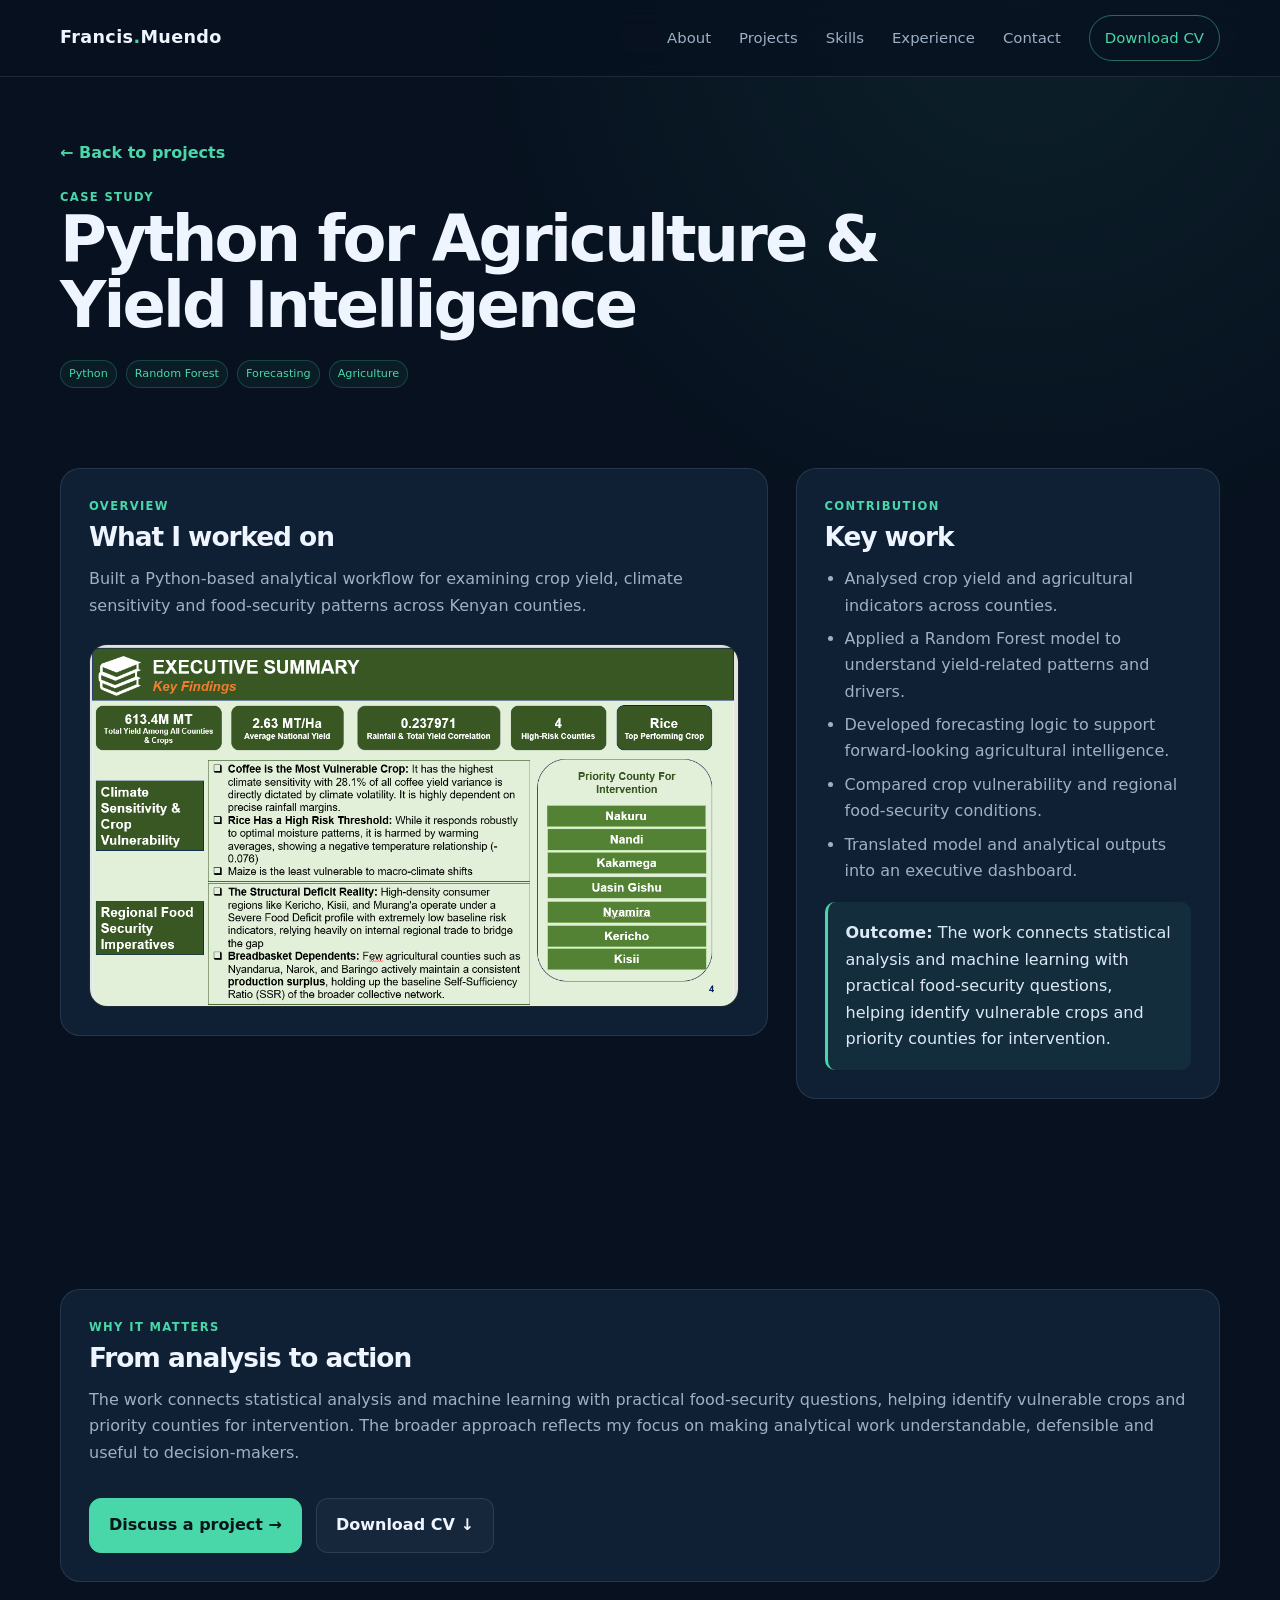
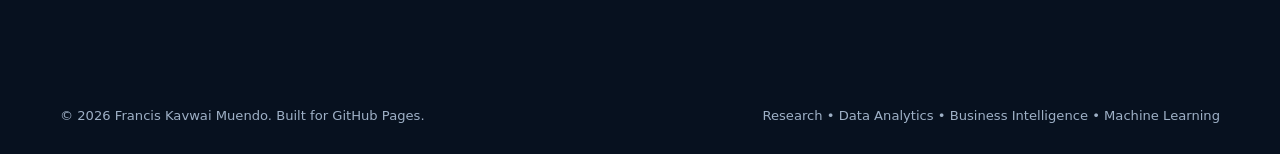
==== commit 496db38a: "Add files via upload" ====
--- a/agriculture-yield-intelligence.html
+++ b/agriculture-yield-intelligence.html
@@ -1,43 +1,70 @@
 <!DOCTYPE html>
 <html lang="en">
 <head>
-<meta charset="UTF-8">
-<meta name="viewport" content="width=device-width, initial-scale=1.0">
-<meta name="description" content="Agriculture & Yield Intelligence — Francis Muendo portfolio case study.">
-<title>Agriculture & Yield Intelligence | Francis Muendo</title>
+<meta charset="UTF-8"><meta name="viewport" content="width=device-width, initial-scale=1.0">
+<meta name="description" content="A Kenya-focused crop and food-security analytics solution combining yield analysis, Random Forest modelling and forecasting.">
+<title>Python for Agriculture & Yield Intelligence | Francis Muendo</title>
 <link rel="stylesheet" href="style.css">
 </head>
-<body class="case-page">
-<header class="site-header"><nav class="nav container" aria-label="Main navigation">
-<a class="brand" href="index.html">Francis<span>.</span>Muendo</a>
-<div class="nav-links" style="display:flex"><a href="index.html#about">About</a><a href="index.html#projects">Projects</a><a href="index.html#skills">Skills</a><a href="index.html#experience">Experience</a><a href="index.html#contact">Contact</a><a class="nav-cv" href="Francis-Muendo-CV.pdf" download>Download CV</a></div>
-</nav></header>
+<body>
+
+<nav class="nav">
+  <div class="container nav-inner">
+    <a class="logo" href="index.html">Francis<span>.</span>Muendo</a>
+    <button class="menu-btn" aria-label="Open navigation" aria-expanded="false">☰</button>
+    <div class="nav-links">
+      <a href="index.html#about">About</a>
+      <a href="index.html#projects">Projects</a>
+      <a href="index.html#skills">Skills</a>
+      <a href="index.html#experience">Experience</a>
+      <a href="index.html#contact">Contact</a>
+      <a class="nav-cta" href="Francis-Muendo-CV.pdf">Download CV</a>
+    </div>
+  </div>
+</nav>
+
 <main>
-<section class="section" style="padding-top:150px">
-<div class="container">
-<a href="index.html#projects" class="project-link">← Back to projects</a>
-<div class="section-heading" style="margin-top:25px">
-<p class="section-kicker">Python • Machine Learning • Forecasting</p>
-<h1 style="font-size:clamp(2.4rem,5vw,4rem);max-width:850px;margin:10px 0 18px">Agriculture & Yield Intelligence</h1>
-<p style="font-size:1.12rem;color:var(--muted);max-width:760px">Python-based analysis of crop yields, climate sensitivity and food-security indicators using Kenyan data.</p>
-</div>
-<div style="border-radius:26px;overflow:hidden;border:1px solid var(--line);box-shadow:var(--shadow);background:#eef3f0">
-<img src="agri.png" alt="Agriculture & Yield Intelligence" style="width:100%;max-height:650px;object-fit:cover">
-</div>
-<div class="about-grid" style="margin-top:55px">
-<div><p class="section-kicker">PROJECT HIGHLIGHTS</p><h2 style="font-size:2rem;line-height:1.15">What the project delivers</h2></div>
-<div><ul style="margin:0;padding-left:20px;color:var(--muted);font-size:1.02rem;line-height:2"><li>Crop yield and food-security analysis</li><li>Random Forest modelling</li><li>Forecasting and scenario analysis</li><li>Regional risk identification</li></ul><div class="tags" style="margin-top:25px"><span>Python</span><span>Random Forest</span><span>Forecasting</span><span>Agriculture Analytics</span></div></div>
-</div>
-</div>
+<section class="project-hero">
+ <div class="container">
+  <a class="back" href="index.html#projects">← Back to projects</a>
+  <div class="kicker">Case study</div>
+  <h1>Python for Agriculture & Yield Intelligence</h1>
+  <div class="project-meta"><span class="tag">Python</span><span class="tag">Random Forest</span><span class="tag">Forecasting</span><span class="tag">Agriculture</span></div>
+ </div>
 </section>
-<section class="section" style="padding-top:20px">
-<div class="container contact-card">
-<div><p class="section-kicker">MORE WORK</p><h2>Explore the rest of the portfolio.</h2><p>Return to the project library to see more research, analytics, automation and digital work.</p></div>
-<div><a class="btn btn-outline" href="index.html#projects">Back to projects →</a></div>
-</div>
+<section style="padding-top:15px">
+ <div class="container detail-grid">
+  <article class="detail-card reveal">
+   <div class="kicker">Overview</div><h2>What I worked on</h2>
+   <p>Built a Python-based analytical workflow for examining crop yield, climate sensitivity and food-security patterns across Kenyan counties.</p>
+   <div class="case-image"><img src="agri.png" alt="Python for Agriculture & Yield Intelligence"></div>
+  </article>
+  <aside class="detail-card reveal">
+   <div class="kicker">Contribution</div><h2>Key work</h2>
+   <ul><li>Analysed crop yield and agricultural indicators across counties.</li><li>Applied a Random Forest model to understand yield-related patterns and drivers.</li><li>Developed forecasting logic to support forward-looking agricultural intelligence.</li><li>Compared crop vulnerability and regional food-security conditions.</li><li>Translated model and analytical outputs into an executive dashboard.</li></ul>
+   <div class="callout"><strong>Outcome:</strong> The work connects statistical analysis and machine learning with practical food-security questions, helping identify vulnerable crops and priority counties for intervention.</div>
+  </aside>
+ </div>
+</section>
+<section>
+ <div class="container">
+  <div class="detail-card reveal">
+   <div class="kicker">Why it matters</div>
+   <h2>From analysis to action</h2>
+   <p>The work connects statistical analysis and machine learning with practical food-security questions, helping identify vulnerable crops and priority counties for intervention. The broader approach reflects my focus on making analytical work understandable, defensible and useful to decision-makers.</p>
+   <div class="actions"><a class="btn btn-primary" href="index.html#contact">Discuss a project →</a><a class="btn btn-secondary" href="Francis-Muendo-CV.pdf" download>Download CV ↓</a></div>
+  </div>
+ </div>
 </section>
 </main>
-<footer class="footer"><div class="container"><span>© <span id="year"></span> Francis Muendo</span><span>Research • Data • Intelligence</span></div></footer>
-<script>document.getElementById("year").textContent=new Date().getFullYear();</script>
+
+<footer>
+  <div class="container footer-inner">
+    <p>© <span data-year></span> Francis Kavwai Muendo. Built for GitHub Pages.</p>
+    <p>Research • Data Analytics • Business Intelligence • Machine Learning</p>
+  </div>
+</footer>
+
+<script src="script.js"></script>
 </body>
-</html>+</html>
--- a/style.css
+++ b/style.css
@@ -1,56 +1,120 @@
+
 :root{
-  --ink:#0b172a;
-  --muted:#526174;
-  --line:#dce4eb;
-  --soft:#f5f8f6;
-  --green:#14833b;
-  --green-dark:#0b5d2a;
-  --green-soft:#e9f5ed;
-  --white:#fff;
-  --shadow:0 20px 55px rgba(10,30,50,.10);
-  --radius:22px;
+  --bg:#07111f;
+  --bg-2:#0b1728;
+  --surface:#0f2035;
+  --surface-2:#132942;
+  --text:#eef5ff;
+  --muted:#9eb0c6;
+  --line:rgba(255,255,255,.10);
+  --accent:#49d6a8;
+  --accent-2:#62a8ff;
+  --gold:#f6c85f;
+  --danger:#ff7b7b;
+  --shadow:0 20px 60px rgba(0,0,0,.28);
+  --radius:20px;
+  --max:1160px;
 }
-*{box-sizing:border-box}
+*{box-sizing:border-box;margin:0;padding:0}
 html{scroll-behavior:smooth}
-body{margin:0;font-family:Inter,ui-sans-serif,system-ui,-apple-system,BlinkMacSystemFont,"Segoe UI",sans-serif;color:var(--ink);background:#fff;line-height:1.65}
+body{
+  font-family:Inter,ui-sans-serif,system-ui,-apple-system,BlinkMacSystemFont,"Segoe UI",sans-serif;
+  background:radial-gradient(circle at 80% 0%,rgba(73,214,168,.08),transparent 28%),var(--bg);
+  color:var(--text);line-height:1.65;
+}
+a{color:inherit;text-decoration:none}
 img{max-width:100%;display:block}
-a{color:inherit;text-decoration:none}
-.container{width:min(1160px,calc(100% - 40px));margin:auto}
-.site-header{position:fixed;top:0;left:0;right:0;z-index:100;background:rgba(255,255,255,.92);backdrop-filter:blur(14px);border-bottom:1px solid rgba(220,228,235,.75)}
-.nav{height:76px;display:flex;align-items:center;justify-content:space-between}
-.brand{font-weight:800;font-size:1.15rem;letter-spacing:-.03em}.brand span{color:var(--green)}
-.nav-links{display:flex;align-items:center;gap:26px;font-size:.92rem;font-weight:650}
-.nav-links a{transition:.2s ease}.nav-links a:hover{color:var(--green)}
-.nav-cv{background:var(--green);color:#fff!important;padding:10px 16px;border-radius:999px}
-.menu-toggle{display:none;border:0;background:transparent;font-size:1.7rem}
-.hero{min-height:760px;padding:140px 0 90px;position:relative;overflow:hidden;background:linear-gradient(135deg,#f8fbf9 0%,#eef7f1 55%,#fff 100%)}
-.hero:before{content:"";position:absolute;width:620px;height:620px;border-radius:50%;background:rgba(20,131,59,.08);right:-170px;top:40px;filter:blur(2px)}
-.hero-bg{position:absolute;inset:0;background:radial-gradient(circle at 75% 35%,rgba(20,131,59,.10),transparent 32%),linear-gradient(90deg,transparent,rgba(255,255,255,.3))}
-.hero-content{position:relative;display:grid;grid-template-columns:minmax(0,1.25fr) minmax(300px,.75fr);gap:70px;align-items:center}
-.eyebrow,.section-kicker{font-size:.76rem;letter-spacing:.15em;text-transform:uppercase;font-weight:800;color:var(--green)}
-.eyebrow{display:flex;gap:10px;align-items:center;margin-bottom:22px}.eyebrow span{width:8px;height:8px;border-radius:50%;background:var(--green)}
-h1{font-size:clamp(2.55rem,5.4vw,4.45rem);line-height:1.04;letter-spacing:-.055em;max-width:920px;margin:0 0 24px;font-weight:800}
-h1 em{font-style:normal;color:var(--green)}
-.hero-lead{font-size:1.13rem;color:var(--muted);max-width:680px;margin:0 0 30px}
-.hero-actions{display:flex;gap:12px;flex-wrap:wrap}.btn{display:inline-flex;align-items:center;justify-content:center;gap:10px;padding:13px 20px;border-radius:999px;font-weight:750;border:1px solid transparent;transition:.22s ease}.btn:hover{transform:translateY(-2px)}
-.btn-primary{background:var(--green);color:#fff;box-shadow:0 10px 25px rgba(20,131,59,.18)}.btn-outline{border-color:#b8c7d1;background:#fff}.btn-outline:hover{border-color:var(--green);color:var(--green)}
-.hero-links{display:flex;gap:22px;margin-top:24px;font-size:.9rem;color:var(--muted);font-weight:700}.hero-links a:hover{color:var(--green)}
-.hero-visual{position:relative;min-height:430px}
-.portrait-frame{position:absolute;inset:15px 20px 20px 35px;border-radius:28px;overflow:hidden;background:#dfe7e2;box-shadow:var(--shadow);transform:rotate(1.2deg)}
-.portrait-frame img{width:100%;height:100%;object-fit:cover;object-position:center top}
-.portrait-caption{position:absolute;left:18px;right:18px;bottom:18px;background:rgba(7,20,31,.78);color:#fff;padding:13px 15px;border-radius:16px;display:flex;flex-direction:column}.portrait-caption span{font-size:.82rem;color:#cdd8df}
-.floating-stat{position:absolute;background:#fff;border:1px solid var(--line);box-shadow:var(--shadow);border-radius:18px;padding:14px 17px;display:flex;flex-direction:column}.floating-stat strong{font-size:1.4rem;color:var(--green)}.floating-stat span{font-size:.72rem;color:var(--muted);font-weight:700}.stat-one{left:0;bottom:45px}.stat-two{right:-10px;top:55px}
-.section{padding:105px 0}.section-heading{max-width:760px;margin-bottom:50px}.section-heading h2{font-size:clamp(2rem,4vw,3.25rem);line-height:1.1;letter-spacing:-.045em;margin:10px 0 15px}.section-heading h2 span{color:var(--green)}.section-heading>p:last-child{color:var(--muted)}
-.about{background:#fff}.about-grid{display:grid;grid-template-columns:.8fr 1.4fr;gap:70px}.about-intro .lead{font-size:1.35rem;line-height:1.45;margin:0}.about-text{color:#3d4c5b}.about-text p{margin-top:0;margin-bottom:22px}.about-text strong{color:var(--ink)}
-.projects{background:var(--soft)}.project-grid{display:grid;grid-template-columns:repeat(3,1fr);gap:22px}.project-card{background:#fff;border:1px solid var(--line);border-radius:var(--radius);overflow:hidden;display:flex;flex-direction:column;transition:.25s ease}.project-card:hover{transform:translateY(-5px);box-shadow:var(--shadow)}.project-image{display:block;aspect-ratio:16/9;overflow:hidden;background:#e9efeb}.project-image img{width:100%;height:100%;object-fit:cover;transition:.35s ease}.project-card:hover .project-image img{transform:scale(1.035)}.project-body{padding:23px;display:flex;flex-direction:column;flex:1}.project-number{font-size:.72rem;font-weight:850;color:var(--green);letter-spacing:.12em}.project-body h3{margin:7px 0 8px;font-size:1.18rem;letter-spacing:-.02em}.project-body p{margin:0 0 17px;color:var(--muted);font-size:.91rem}.tags{display:flex;gap:7px;flex-wrap:wrap;margin-top:auto;padding-bottom:17px}.tags span{font-size:.69rem;font-weight:800;color:var(--green-dark);background:var(--green-soft);padding:5px 8px;border-radius:999px}.project-link{font-weight:800;font-size:.88rem;color:var(--green)}
-.skills-grid{display:grid;grid-template-columns:repeat(2,1fr);gap:20px}.skill-group{padding:27px;border:1px solid var(--line);border-radius:var(--radius);background:#fff}.skill-group h3{margin:0 0 17px;font-size:1.05rem}.skill-list{display:flex;flex-wrap:wrap;gap:8px}.skill-list span{padding:8px 11px;background:#f3f6f7;border-radius:10px;font-size:.82rem;font-weight:700;color:#344454}
-.experience{background:#f8faf9}.timeline{max-width:900px;margin-left:10px;border-left:1px solid #c9d6cd;padding-left:34px}.timeline-item{position:relative;padding-bottom:42px}.timeline-item:last-child{padding-bottom:0}.timeline-dot{position:absolute;left:-41px;top:4px;width:13px;height:13px;background:var(--green);border:3px solid #dff0e5;border-radius:50%}.timeline-date{font-size:.72rem;letter-spacing:.12em;color:var(--green);font-weight:850}.timeline-item h3{margin:7px 0 0;font-size:1.25rem}.timeline-org{margin:2px 0 12px;font-weight:750;color:#445568}.timeline-item>p:last-child{color:var(--muted);max-width:780px;margin:0}
-.contact{padding-top:75px}.contact-card{background:linear-gradient(135deg,#0b5d2a,#14833b);color:#fff;border-radius:30px;padding:55px;display:grid;grid-template-columns:1fr auto;gap:25px;align-items:center}.contact-card .section-kicker{color:#b9edca}.contact-card h2{font-size:clamp(2rem,4vw,3.2rem);line-height:1.08;letter-spacing:-.04em;margin:10px 0}.contact-card p{color:#d9f1e0;max-width:680px}.contact-actions{display:flex;flex-direction:column;gap:10px}.contact-actions .btn-outline{background:transparent;color:#fff;border-color:rgba(255,255,255,.5)}.contact-actions .btn-outline:hover{border-color:#fff;color:#fff}.contact-meta{grid-column:1/-1;display:flex;gap:25px;flex-wrap:wrap;padding-top:20px;border-top:1px solid rgba(255,255,255,.2);font-size:.82rem;color:#d9f1e0}
-.footer{padding:28px 0;border-top:1px solid var(--line);font-size:.8rem;color:var(--muted)}.footer .container{display:flex;justify-content:space-between;gap:20px}
-.reveal{opacity:0;transform:translateY(18px);transition:opacity .65s ease,transform .65s ease}.reveal.visible{opacity:1;transform:none}
-@media(max-width:950px){.nav-links{gap:17px}.hero-content{grid-template-columns:1fr}.hero-visual{min-height:390px;max-width:520px;width:100%;margin:auto}.project-grid{grid-template-columns:repeat(2,1fr)}.about-grid{gap:35px}.contact-card{grid-template-columns:1fr}}
-@media(max-width:700px){
-  .container{width:min(100% - 28px,1160px)}.nav{height:68px}.menu-toggle{display:block}.nav-links{display:none;position:absolute;top:68px;left:0;right:0;background:#fff;padding:15px 18px 20px;border-bottom:1px solid var(--line);box-shadow:0 15px 25px rgba(10,30,50,.08);flex-direction:column;align-items:stretch}.nav-links.open{display:flex}.nav-links a{padding:9px 4px}.nav-cv{text-align:center}
-  .hero{padding:110px 0 70px;min-height:auto}.hero-content{gap:35px}.hero-lead{font-size:1rem}.hero-visual{min-height:360px}.portrait-frame{inset:10px 15px 15px 25px}.stat-two{right:0}.section{padding:75px 0}.section-heading{margin-bottom:34px}.about-grid,.skills-grid{grid-template-columns:1fr}.about-intro .lead{font-size:1.16rem}.project-grid{grid-template-columns:1fr}.project-body{padding:20px}.contact-card{padding:32px 24px;border-radius:24px}.contact-meta{gap:10px;flex-direction:column}.footer .container{flex-direction:column}
+.container{width:min(var(--max),92%);margin:auto}
+.nav{
+  position:fixed;top:0;left:0;right:0;z-index:100;
+  background:rgba(7,17,31,.78);backdrop-filter:blur(16px);
+  border-bottom:1px solid var(--line);
 }
-@media(max-width:420px){h1{font-size:2.45rem}.hero-actions{flex-direction:column;align-items:stretch}.btn{width:100%}.hero-visual{min-height:330px}.floating-stat{padding:10px 12px}.floating-stat strong{font-size:1.15rem}}
+.nav-inner{height:76px;display:flex;align-items:center;justify-content:space-between}
+.logo{font-weight:800;letter-spacing:.02em;font-size:1.1rem}
+.logo span{color:var(--accent)}
+.nav-links{display:flex;gap:28px;align-items:center}
+.nav-links a{color:var(--muted);font-size:.93rem;transition:.25s}
+.nav-links a:hover,.nav-links a.active{color:var(--text)}
+.nav-cta{padding:10px 15px;border:1px solid rgba(73,214,168,.45);border-radius:999px;color:var(--accent)!important}
+.menu-btn{display:none;background:none;border:0;color:var(--text);font-size:1.6rem}
+.hero{padding:150px 0 95px;min-height:92vh;display:flex;align-items:center}
+.hero-grid{display:grid;grid-template-columns:1.18fr .82fr;gap:58px;align-items:center}
+.eyebrow{display:inline-flex;gap:9px;align-items:center;color:var(--accent);font-weight:700;text-transform:uppercase;letter-spacing:.13em;font-size:.76rem;margin-bottom:18px}
+.dot{width:8px;height:8px;background:var(--accent);border-radius:50%;box-shadow:0 0 0 6px rgba(73,214,168,.1)}
+h1{font-size:clamp(2.55rem,5vw,4.35rem);line-height:1.02;letter-spacing:-.045em;margin-bottom:22px;max-width:850px}
+h1 .accent{color:var(--accent)}
+.hero-copy{font-size:1.02rem;color:var(--muted);max-width:650px;line-height:1.7}
+.actions{display:flex;gap:14px;flex-wrap:wrap;margin-top:32px}
+.btn{display:inline-flex;align-items:center;justify-content:center;gap:9px;padding:13px 19px;border-radius:12px;font-weight:750;border:1px solid var(--line);transition:.25s;cursor:pointer}
+.btn:hover{transform:translateY(-2px)}
+.btn-primary{background:var(--accent);color:#06151a;border-color:var(--accent)}
+.btn-secondary{background:rgba(255,255,255,.03)}
+.hero-card{
+  background:linear-gradient(145deg,rgba(73,214,168,.14),rgba(98,168,255,.06));
+  border:1px solid rgba(73,214,168,.22);border-radius:28px;padding:26px;box-shadow:var(--shadow);
+  animation:float 6s ease-in-out infinite;
+}
+
+.profile-photo{overflow:hidden}
+.profile-photo img{width:100%;height:100%;object-fit:cover;object-position:center 18%;position:relative;z-index:2}
+.profile-orbit{height:330px;border-radius:22px;background:radial-gradient(circle,rgba(73,214,168,.20),transparent 38%),linear-gradient(145deg,#0f2941,#091525);display:grid;place-items:center;position:relative;overflow:hidden}
+.profile-orbit:before,.profile-orbit:after{content:"";position:absolute;border:1px solid rgba(73,214,168,.2);border-radius:50%}
+.profile-orbit:before{width:270px;height:270px}
+.profile-orbit:after{width:190px;height:190px}
+.initials{width:105px;height:105px;border-radius:50%;display:grid;place-items:center;background:var(--accent);color:#07111f;font-size:2rem;font-weight:900;z-index:2}
+.metric-strip{display:grid;grid-template-columns:repeat(3,1fr);gap:10px;margin-top:14px}
+.metric{background:rgba(255,255,255,.04);border:1px solid var(--line);border-radius:13px;padding:12px;text-align:center}
+.metric strong{display:block;font-size:1.15rem}.metric span{color:var(--muted);font-size:.72rem}
+section{padding:95px 0}
+.section-head{display:flex;justify-content:space-between;gap:30px;align-items:end;margin-bottom:36px}
+.kicker{color:var(--accent);font-weight:800;text-transform:uppercase;letter-spacing:.12em;font-size:.72rem}
+h2{font-size:clamp(2rem,4vw,3.1rem);line-height:1.05;letter-spacing:-.04em;margin-top:7px}
+.section-head p{color:var(--muted);max-width:520px}
+.project-grid{display:grid;grid-template-columns:repeat(2,1fr);gap:22px}
+.project-card{background:var(--surface);border:1px solid var(--line);border-radius:var(--radius);overflow:hidden;transition:.3s}
+.project-card:hover{transform:translateY(-6px);border-color:rgba(73,214,168,.35);box-shadow:var(--shadow)}
+.project-image{height:245px;background:#0b1728;overflow:hidden}
+.project-image img{width:100%;height:100%;object-fit:cover;object-position:center;display:block;transition:.45s}
+.project-card:hover .project-image img{transform:scale(1.035)}
+.project-body{padding:22px}
+.tags{display:flex;gap:7px;flex-wrap:wrap;margin-bottom:13px}
+.tag{font-size:.7rem;color:var(--accent);border:1px solid rgba(73,214,168,.22);background:rgba(73,214,168,.06);padding:4px 8px;border-radius:999px}
+.project-body h3{font-size:1.25rem;margin-bottom:8px}
+.project-body p{color:var(--muted);font-size:.93rem}
+.card-link{display:inline-flex;margin-top:17px;color:var(--accent);font-weight:750;font-size:.9rem}
+.skills{display:grid;grid-template-columns:repeat(3,1fr);gap:18px}
+.skill-card{padding:24px;background:var(--surface);border:1px solid var(--line);border-radius:var(--radius)}
+.skill-icon{font-size:1.5rem;margin-bottom:14px}.skill-card h3{margin-bottom:8px}.skill-card p{color:var(--muted);font-size:.9rem}
+.skill-list{display:flex;flex-wrap:wrap;gap:8px;margin-top:16px}.skill-list span{background:rgba(255,255,255,.045);border:1px solid var(--line);padding:6px 9px;border-radius:8px;font-size:.76rem;color:#d8e4f2}
+.timeline{position:relative;max-width:900px;margin:auto}.timeline:before{content:"";position:absolute;left:12px;top:0;bottom:0;width:1px;background:var(--line)}
+.timeline-item{position:relative;padding-left:50px;margin-bottom:36px}.timeline-dot{position:absolute;left:6px;top:8px;width:13px;height:13px;border-radius:50%;background:var(--accent);box-shadow:0 0 0 6px rgba(73,214,168,.09)}
+.timeline-item .date{color:var(--accent);font-size:.78rem;font-weight:800}.timeline-item h3{margin:5px 0}.timeline-item h4{color:#cad7e8;font-size:.92rem;font-weight:600}.timeline-item p{color:var(--muted);margin-top:8px}
+.about-grid{display:grid;grid-template-columns:.8fr 1.2fr;gap:35px;align-items:start}.about-panel{background:var(--surface);border:1px solid var(--line);border-radius:var(--radius);padding:28px}.about-panel p{color:var(--muted);margin-top:13px}.stats{display:grid;grid-template-columns:repeat(2,1fr);gap:12px;margin-top:22px}.stat{padding:18px;background:rgba(255,255,255,.035);border-radius:13px}.stat strong{font-size:1.55rem}.stat span{display:block;color:var(--muted);font-size:.78rem}
+.contact{background:linear-gradient(145deg,rgba(73,214,168,.10),rgba(98,168,255,.06));border-top:1px solid var(--line);border-bottom:1px solid var(--line)}
+.contact-grid{display:grid;grid-template-columns:1fr 1fr;gap:28px}.contact-card{padding:30px;background:rgba(7,17,31,.42);border:1px solid var(--line);border-radius:var(--radius)}
+.contact-row{display:flex;gap:14px;padding:15px 0;border-bottom:1px solid var(--line)}.contact-row:last-child{border:0}.contact-row strong{min-width:75px}.contact-row span,.contact-row a{color:var(--muted)}
+footer{padding:28px 0;color:var(--muted);font-size:.82rem}.footer-inner{display:flex;justify-content:space-between;gap:20px}
+.project-hero{padding:140px 0 65px}.project-hero h1{font-size:clamp(2.35rem,5vw,4.1rem);max-width:850px}.project-meta{display:flex;gap:9px;flex-wrap:wrap;margin-top:22px}
+.detail-grid{display:grid;grid-template-columns:1.25fr .75fr;gap:28px;align-items:start}.detail-card{background:var(--surface);border:1px solid var(--line);border-radius:var(--radius);padding:28px}.detail-card h2{font-size:1.65rem;margin-bottom:15px}.detail-card p,.detail-card li{color:var(--muted)}.detail-card ul{padding-left:20px;margin-top:10px}.detail-card li{margin:7px 0}.case-image{border-radius:18px;border:1px solid var(--line);overflow:hidden;margin-top:25px;background:#07111f}.case-image img{width:100%;height:auto}
+.callout{padding:18px;border-left:3px solid var(--accent);background:rgba(73,214,168,.07);border-radius:10px;margin-top:18px;color:#dce9f5}
+.back{display:inline-flex;color:var(--accent);font-weight:700;margin-bottom:22px}
+.reveal{opacity:0;transform:translateY(20px);transition:opacity .7s ease,transform .7s ease}.reveal.visible{opacity:1;transform:none}
+@keyframes float{0%,100%{transform:translateY(0)}50%{transform:translateY(-7px)}}
+@media(max-width:900px){
+ .hero-grid,.about-grid,.detail-grid,.contact-grid{grid-template-columns:1fr}
+ .hero{padding-top:125px}.hero-card{max-width:600px}
+ .skills{grid-template-columns:repeat(2,1fr)}
+ .nav-links{display:none;position:absolute;top:76px;left:0;right:0;background:var(--bg-2);padding:18px 4%;border-bottom:1px solid var(--line);flex-direction:column;align-items:flex-start}
+ .nav-links.open{display:flex}.menu-btn{display:block}
+}
+@media(max-width:650px){
+ section{padding:70px 0}.project-grid,.skills{grid-template-columns:1fr}
+ h1{font-size:2.65rem;line-height:1.05}.hero{min-height:auto;padding-bottom:65px}.profile-orbit{height:270px}
+ .metric-strip{grid-template-columns:1fr 1fr 1fr}.section-head{display:block}.section-head p{margin-top:14px}
+ .footer-inner{display:block}.footer-inner p+ p{margin-top:8px}
+ .project-image{height:210px}
+}
+
+.featured-project{border-color:rgba(73,214,168,.42);box-shadow:0 18px 50px rgba(0,0,0,.18)}
+.featured-project .tag:first-child{border-color:rgba(73,214,168,.45);color:#72e4bf}
